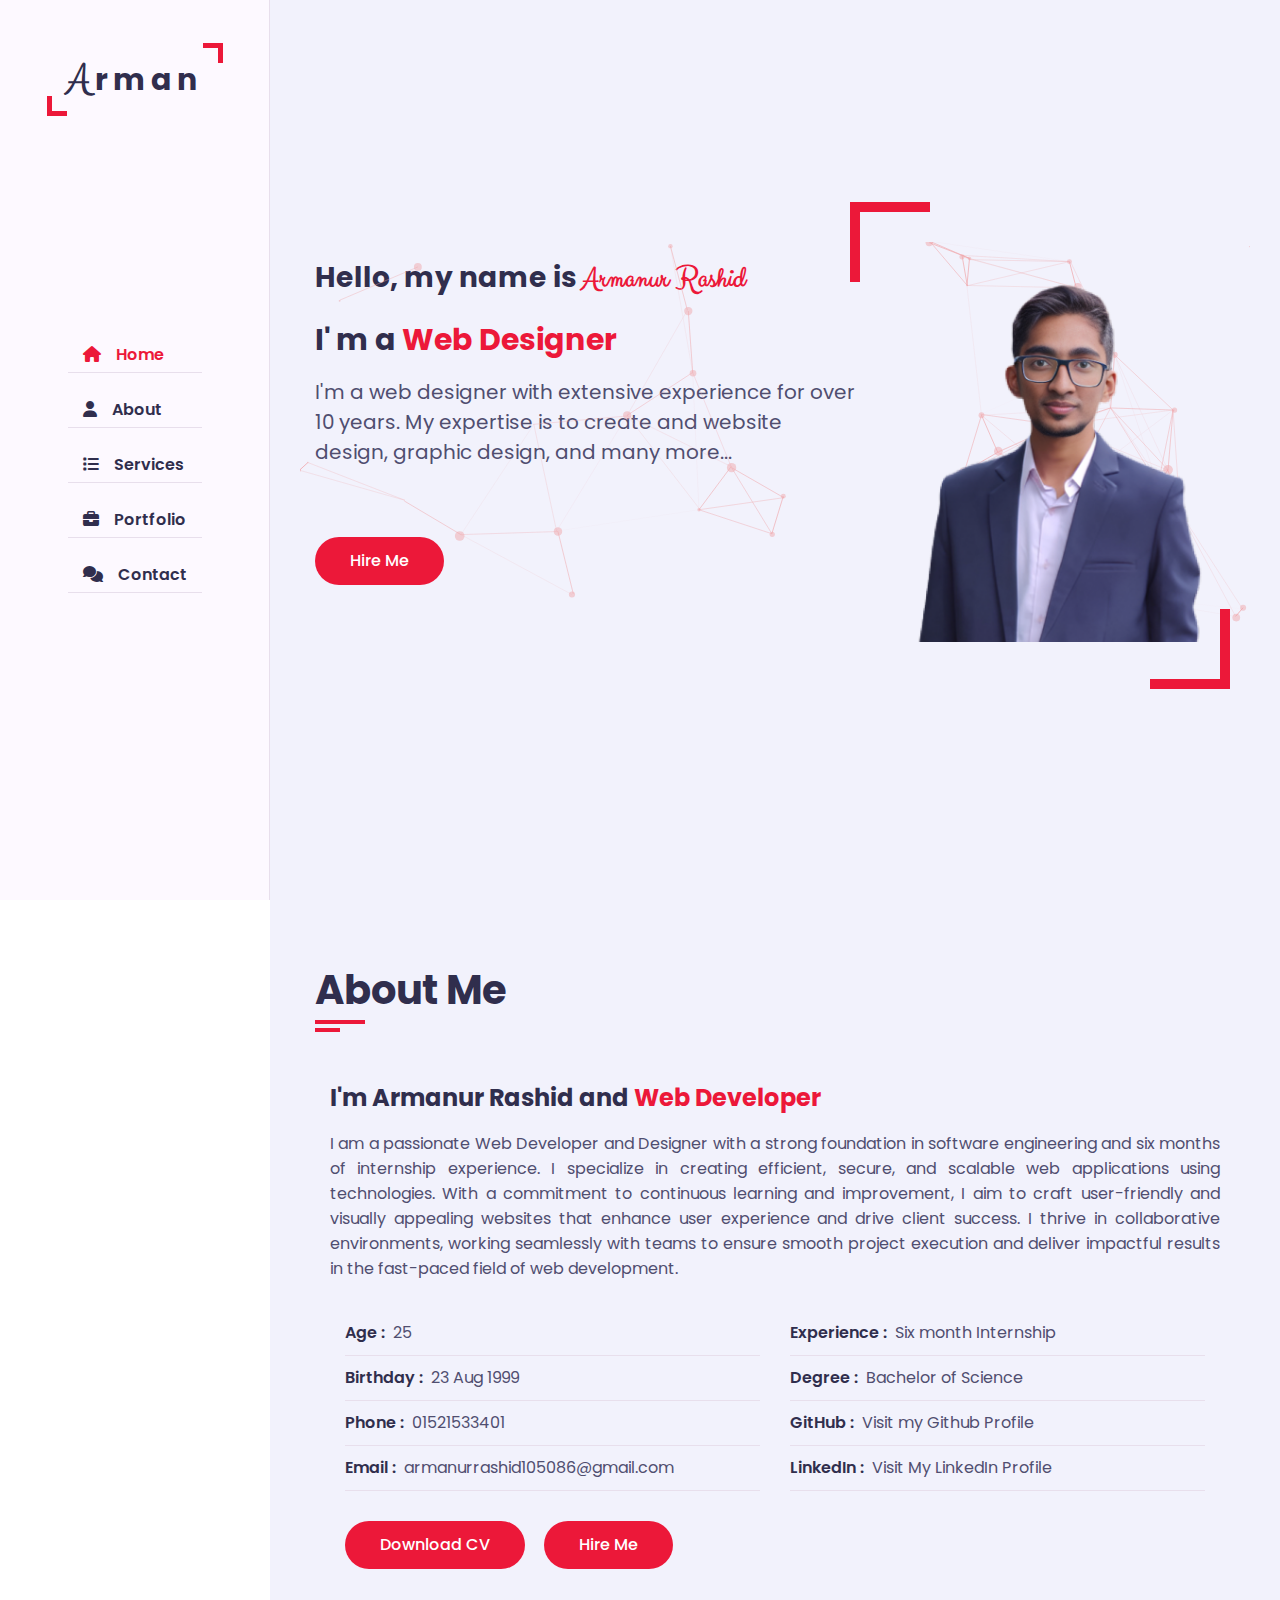
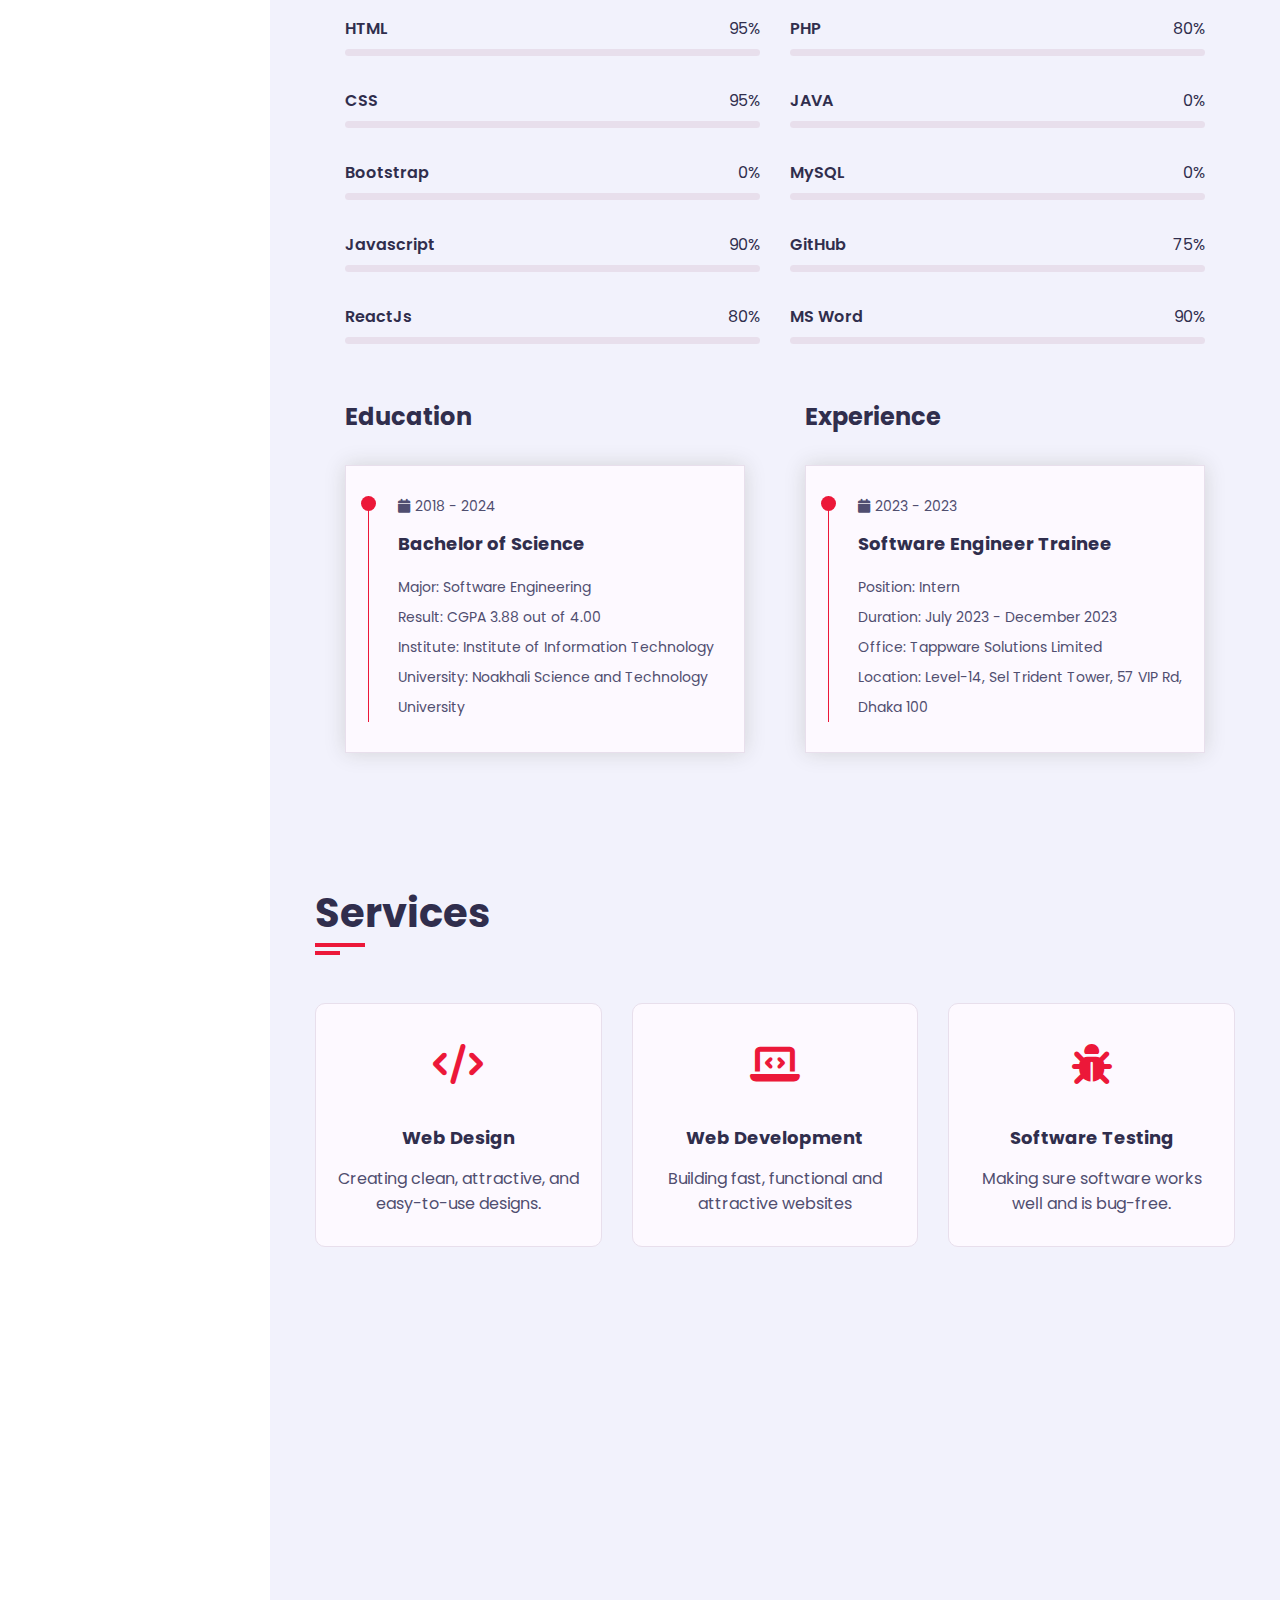
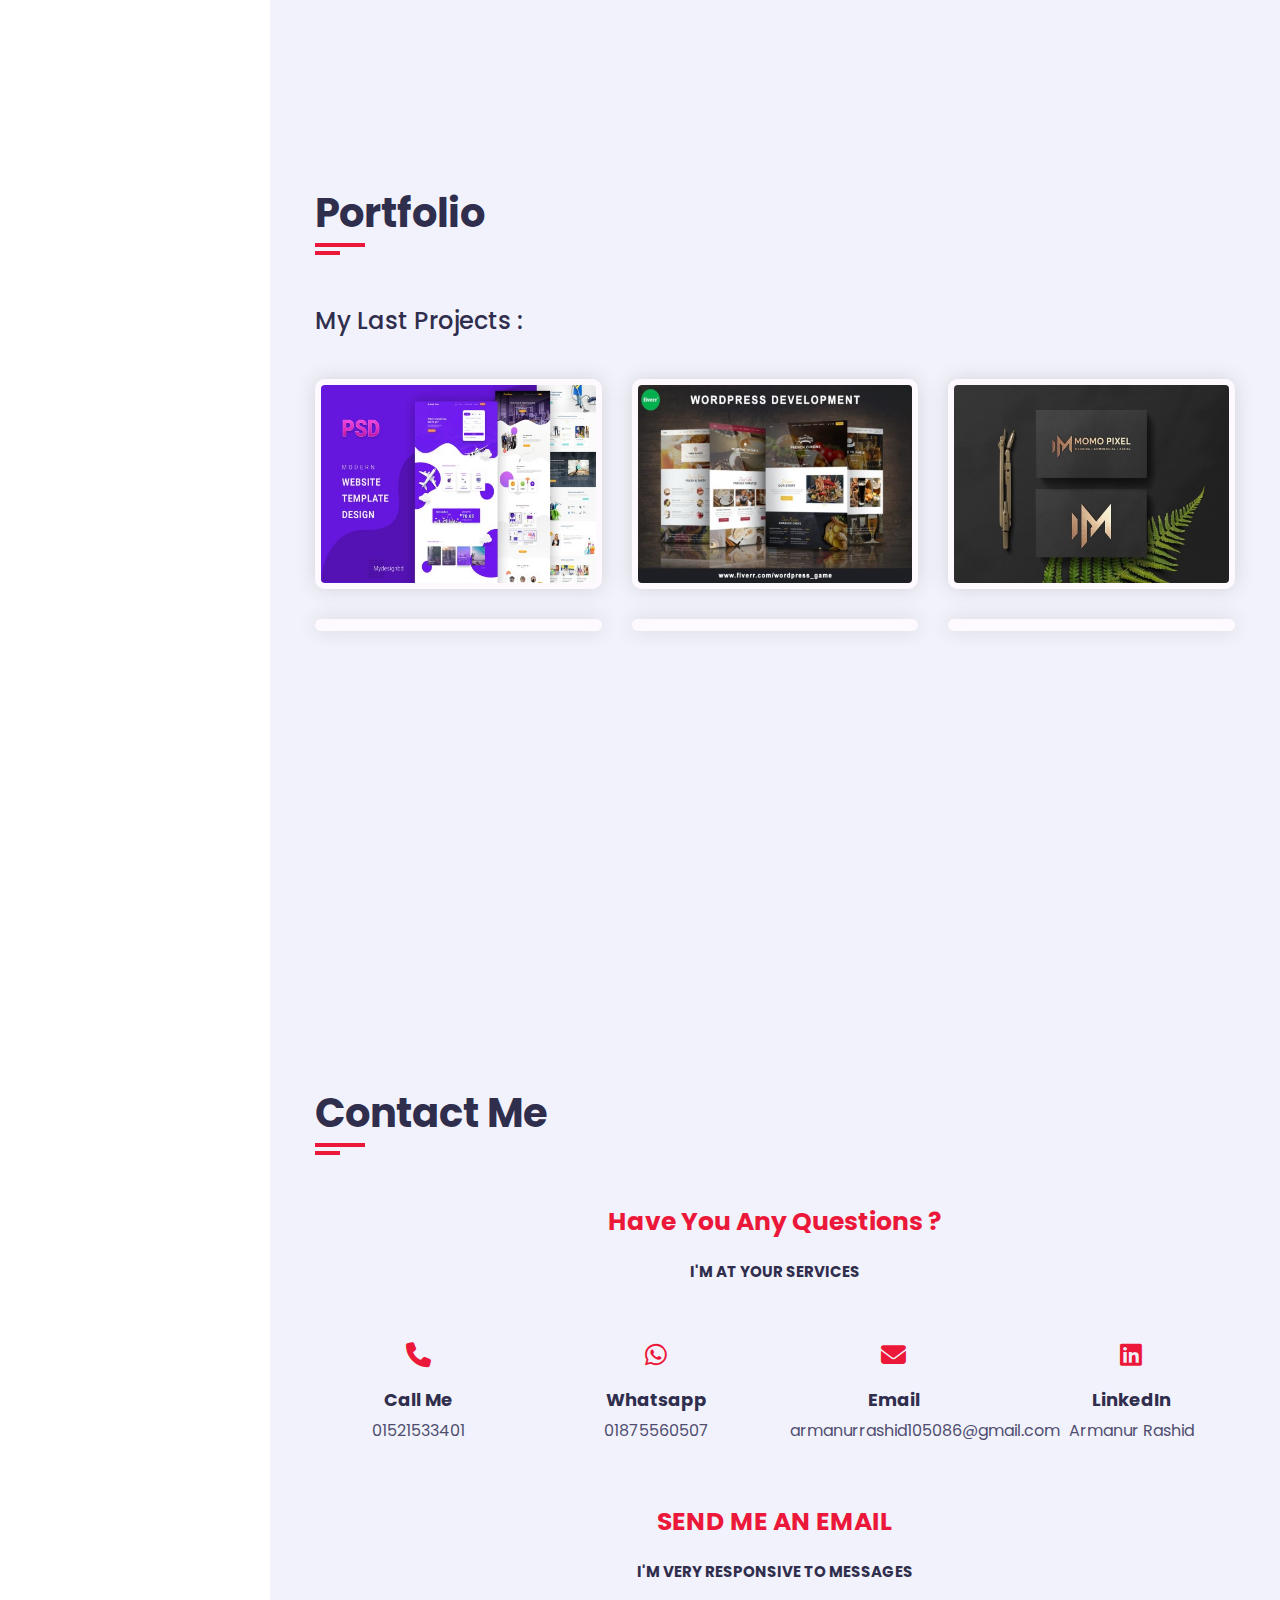
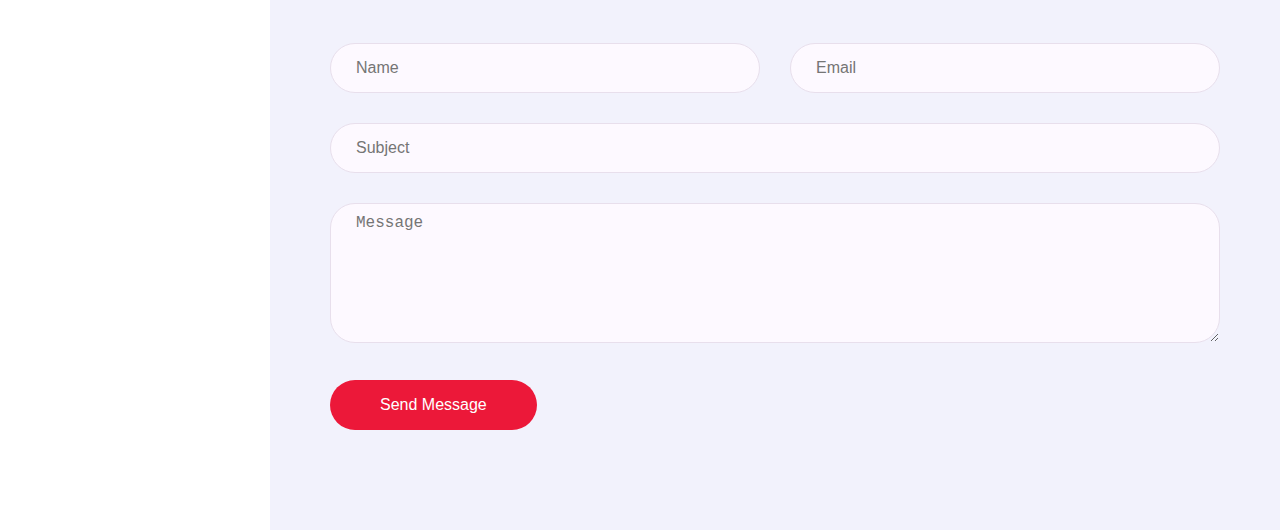
==== HTML/index.html @ 34d360d4 "Home Animation Particle" ====
<!DOCTYPE html>
<html lang="en">

<head>
    <meta charset="UTF-8">
    <meta name="viewport" content="width=device-width, initial-scale=1.0">
    <title>Armanur Rashid</title>
    <link rel="icon" type="image/png" href="../Images/myImage.png">
    <link rel="stylesheet" href="../Styles/style.css">
    <link rel="stylesheet" href="../Styles/color-1.css">
    <link rel="stylesheet" href="https://cdnjs.cloudflare.com/ajax/libs/font-awesome/6.7.1/css/all.min.css" />
</head>

<body>
    <div class="main-container">
        <div class="aside">
            <div class="logo">
                <a href="#"><span>A</span>rman</a>
            </div>
            <div class="nav-toggler">
                <span></span>
            </div>
            <ul class="nav">
                <li><a href="#" class="active"><i class="fa fa-home"></i>Home</a></li>
                <li><a href="#"><i class="fa fa-user"></i>About</a></li>
                <li><a href="#"><i class="fa fa-list"></i>Services</a></li>
                <li><a href="#"><i class="fa fa-briefcase"></i>Portfolio</a></li>
                <li><a href="#"><i class="fa fa-comments"></i>Contact</a></li>
            </ul>
        </div>
        <div class="main-content">
            <section class="home section">
                <div class="container">
                    <div class="row" id="particles-js">
                        <div class="home-info padd-15">
                            <h3 class="hello">Hello, my name is <span class="name">Armanur Rashid</span></h3>
                            <h3 class="my-profession">I' m a <span class="typing">Web Designer</span></h3>
                            <p>I'm a web designer with extensive experience for over 10 years. My expertise is to create and website design, graphic design, and many more...</p>
                            <a href="#contact" class="btn hire-me">Hire Me</a>
                        </div>
                        <div class="home-img padd-15">
                            <img src="../Images/myImage.png" alt="">
                        </div>
                    </div>
                </div>
            </section>
            <section class="about section">
                <div class="container">
                    <div class="row">
                        <div class="section-title padd-15">
                            <h2>About Me</h2>
                        </div>
                    </div>
                    <div class="row">
                        <div class="about-content padd-15">
                            <div class="row">
                                <div class="about-text padd-15">
                                    <h3>I'm Armanur Rashid and <span>Web Developer</span></h3>
                                    <p>I am a passionate Web Developer and Designer with a strong foundation in software engineering and six months of internship experience. I specialize in creating efficient, secure, and scalable web applications using
                                        technologies. With a commitment to continuous learning and improvement, I aim to craft user-friendly and visually appealing websites that enhance user experience and drive client success. I thrive in collaborative
                                        environments, working seamlessly with teams to ensure smooth project execution and deliver impactful results in the fast-paced field of web development.
                                    </p>
                                </div>
                            </div>
                            <div class="row">
                                <div class="personal-info padd-15">
                                    <div class="row">
                                        <div class="info-item padd-15">
                                            <p>Age : <span>25</span></p>
                                        </div>
                                        <div class="info-item padd-15">
                                            <p>Experience : <span>Six month Internship</span></p>
                                        </div>
                                        <div class="info-item padd-15">
                                            <p>Birthday : <span>23 Aug 1999</span></p>
                                        </div>
                                        <div class="info-item padd-15">
                                            <p>Degree : <span>Bachelor of Science</span></p>
                                        </div>
                                        <div class="info-item padd-15">
                                            <p>Phone : <span>01521533401</span></p>
                                        </div>
                                        <div class="info-item padd-15">
                                            <p>GitHub : <span><a href="https://github.com/armanurrashid" target="_blank" rel="noopener noreferrer">Visit my Github Profile</a></span></p>
                                        </div>
                                        <div class="info-item padd-15">
                                            <p>Email : <span>armanurrashid105086@gmail.com</span></p>
                                        </div>
                                        <div class="info-item padd-15">
                                            <p>LinkedIn : <span><a href="https://www.linkedin.com/in/armanur-rashid-6266631aa/" target="_blank" rel="noopener noreferrer">Visit My LinkedIn Profile</a></span></p>
                                        </div>
                                    </div>
                                    <div class="row">
                                        <div class="buttons padd-15">
                                            <a href="#" class="btn">Download CV</a>
                                            <a href="#contact" class="btn hire-me">Hire Me</a>
                                        </div>
                                    </div>
                                </div>
                            </div>
                            <div class="row">
                                <div class="skills padd-15">
                                    <!-- <h3 class="title padd-15">Skills</h3> -->
                                    <div class="row">
                                        <div class="skill-item padd-15">
                                            <h5>HTML</h5>
                                            <div class="progress">
                                                <div class="progress-in" data-target="95" style="width: 0;"></div>
                                                <!-- <div class="progress-in" style="width: 95%;"></div> -->
                                                <div class="skill-percent">95%
                                                </div>
                                            </div>
                                        </div>
                                        <div class="skill-item padd-15">
                                            <h5>PHP</h5>
                                            <div class="progress">
                                                <div class="progress-in" data-target="80" style="width: 0;"></div>
                                                <!-- <div class="progress-in" style="width: 80%;"></div> -->
                                                <div class="skill-percent">80%</div>
                                            </div>
                                        </div>
                                        <div class="skill-item padd-15">
                                            <h5>CSS</h5>
                                            <div class="progress">
                                                <div class="progress-in" data-target="95" style="width: 0;"></div>
                                                <!-- <div class="progress-in" style="width: 95%;"></div> -->
                                                <div class="skill-percent">95%</div>
                                            </div>
                                        </div>
                                        <div class="skill-item padd-15">
                                            <h5>JAVA</h5>
                                            <div class="progress">
                                                <div class="progress-in" data-target="75" style="width: 0;"></div>
                                                <div class="skill-percent">0%</div>
                                            </div>
                                        </div>
                                        <div class="skill-item padd-15">
                                            <h5>Bootstrap</h5>
                                            <div class="progress">
                                                <div class="progress-in" data-target="95" style="width: 0;"></div>
                                                <div class="skill-percent">0%</div>
                                            </div>
                                        </div>
                                        <div class="skill-item padd-15">
                                            <h5>MySQL</h5>
                                            <div class="progress">
                                                <div class="progress-in" data-target="75" style="width: 0;"></div>
                                                <div class="skill-percent">0%</div>
                                            </div>
                                        </div>
                                        <div class="skill-item padd-15">
                                            <h5>Javascript</h5>
                                            <div class="progress">
                                                <div class="progress-in" data-target="90" style="width: 0;"></div>
                                                <!-- <div class="progress-in" style="width: 90%;"></div> -->
                                                <div class="skill-percent">90%</div>
                                            </div>
                                        </div>
                                        <div class="skill-item padd-15">
                                            <h5>GitHub</h5>
                                            <div class="progress">
                                                <div class="progress-in" data-target="75" style="width: 0;"></div>
                                                <!-- <div class="progress-in" style="width: 75%;"></div> -->
                                                <div class="skill-percent">75%</div>
                                            </div>
                                        </div>
                                        <div class="skill-item padd-15">
                                            <h5>ReactJs</h5>
                                            <div class="progress">
                                                <div class="progress-in" data-target="80" style="width: 0;"></div>
                                                <!-- <div class="progress-in" style="width: 80%;"></div> -->
                                                <div class="skill-percent">80%</div>
                                            </div>
                                        </div>
                                        <div class="skill-item padd-15">
                                            <h5>MS Word</h5>
                                            <div class="progress">
                                                <div class="progress-in" data-target="90" style="width: 0;"></div>
                                                <!-- <div class="progress-in" style="width: 90%;"></div> -->
                                                <div class="skill-percent">90%</div>
                                            </div>
                                        </div>
                                    </div>
                                </div>
                            </div>
                            <div class="row">
                                <div class="education padd-15">
                                    <h3 class="title padd-15">Education</h3>
                                    <div class="row">
                                        <div class="timeline-box padd-15">
                                            <div class="timeline shadow-dark">
                                                <div class="timeline-item">
                                                    <div class="circle-dot"></div>
                                                    <h3 class="timeline-date">
                                                        <i class="fa fa-calendar"></i>2018 - 2024
                                                    </h3>
                                                    <h4 class="timeline-title">Bachelor of Science</h4>
                                                    <ul class="timeline-info">
                                                        <!-- <li> Passing Year: 2024</li> -->
                                                        <li> Major: Software Engineering</li>
                                                        <li>Result: CGPA 3.88 out of 4.00</li>
                                                        <li> Institute: Institute of Information Technology</li>
                                                        <li> University: Noakhali Science and Technology University</li>
                                                    </ul>
                                                </div>
                                            </div>
                                        </div>
                                    </div>
                                </div>
                                <div class="experience padd-15">
                                    <h3 class=" title padd-15">Experience
                                    </h3>
                                    <div class="row">
                                        <div class="timeline-box padd-15">
                                            <div class="timeline shadow-dark">
                                                <div class="timeline-item">
                                                    <div class="circle-dot"></div>
                                                    <h3 class="timeline-date">
                                                        <i class="fa fa-calendar"></i>2023 - 2023
                                                    </h3>
                                                    <h4 class="timeline-title">Software Engineer Trainee</h4>
                                                    <ul class="timeline-info">
                                                        <li> Position: Intern</li>
                                                        <li> Duration: July 2023 - December 2023</li>
                                                        <li> Office: Tappware Solutions Limited</li>
                                                        <li> Location: Level-14, Sel Trident Tower, 57 VIP Rd, Dhaka 100</li>
                                                        <!-- <li> University: Noakhali Science and Technology University</li> -->
                                                    </ul>
                                                </div>
                                            </div>
                                        </div>
                                    </div>
                                </div>
                            </div>
                        </div>
                    </div>
                </div>
            </section>
            <section class="service section">
                <div class="container">
                    <div class="row">
                        <div class="section-title padd-15">
                            <h2>Services</h2>
                        </div>
                    </div>
                    <div class="row">
                        <div class="service-item padd-15">
                            <div class=" service-item-inner ">
                                <div class="icon ">
                                    <i class="fa fa-code "></i>
                                </div>
                                <h4>Web Design</h4>
                                <p>Creating clean, attractive, and easy-to-use designs.</p>
                            </div>
                        </div>
                        <div class="service-item padd-15">
                            <div class="service-item-inner ">
                                <div class="icon ">
                                    <i class="fa fa-laptop-code "></i>
                                </div>
                                <h4>Web Development</h4>
                                <p>Building fast, functional and attractive websites</p>
                            </div>
                        </div>
                        <div class="service-item padd-15">
                            <div class="service-item-inner ">
                                <div class="icon ">
                                    <i class="fa fa-bug "></i>
                                </div>
                                <h4>Software Testing</h4>
                                <p>Making sure software works well and is bug-free.</p>
                            </div>
                        </div>

                    </div>
                </div>
            </section>
            <section class="portfolio section">
                <div class="container">
                    <div class="row">
                        <div class="section-title padd-15">
                            <h2>Portfolio</h2>
                        </div>
                    </div>
                    <div class="row">
                        <div class="portfolio-heading padd-15">
                            <h2>My Last Projects :</h2>
                        </div>
                    </div>
                    <div class="row">
                        <div class="portfolio-item padd-15">
                            <div class="portfolio-item-inner shadow-dark">
                                <div class="portfolio-img">
                                    <img src="../Images/portfolio/portfolio-1.jpg" alt="">
                                </div>
                            </div>
                        </div>
                        <div class="portfolio-item padd-15">
                            <div class="portfolio-item-inner shadow-dark">
                                <div class="portfolio-img">
                                    <img src="../Images/portfolio/portfolio-2.jpg" alt="">
                                </div>
                            </div>
                        </div>
                        <div class="portfolio-item padd-15">
                            <div class="portfolio-item-inner shadow-dark">
                                <div class="portfolio-img">
                                    <img src="../Images/portfolio/portfolio-3.jpg" alt="">
                                </div>
                            </div>
                        </div>
                        <div class="portfolio-item padd-15">
                            <div class="portfolio-item-inner shadow-dark">
                                <div class="portfolio-img">
                                    <img src="../Images/portfolio-4.png" alt="">
                                </div>
                            </div>
                        </div>
                        <div class="portfolio-item padd-15">
                            <div class="portfolio-item-inner shadow-dark">
                                <div class="portfolio-img">
                                    <img src="../Images/portfolio-5.png" alt="">
                                </div>
                            </div>
                        </div>
                        <div class="portfolio-item padd-15">
                            <div class="portfolio-item-inner shadow-dark">
                                <div class="portfolio-img">
                                    <img src="../Images/portfolio-6.jpg" alt="">
                                </div>
                            </div>
                        </div>
                    </div>
                </div>
            </section>
            <section class="contact section">
                <div class="container">
                    <div class="row">
                        <div class="section-title padd-15">
                            <h2>Contact Me</h2>
                        </div>
                    </div>
                    <h3 class="contact-title padd-15">Have You Any Questions ?</h3>
                    <h4 class="contact-sub-title padd-15">I'M AT YOUR SERVICES</h4>
                    <div class="row">
                        <div class="contact-info-item padd-15">
                            <div class="icon">
                                <i class="fa fa-phone"></i>
                            </div>
                            <h4>Call Me</h4>
                            <p>01521533401</p>
                        </div>
                        <div class="contact-info-item padd-15">
                            <div class="icon">
                                <i class="fa fa-brands fa-whatsapp"></i>
                            </div>
                            <h4>Whatsapp</h4>
                            <p>01875560507</p>
                        </div>
                        <div class="contact-info-item padd-15">
                            <div class="icon">
                                <i class="fa fa-envelope"></i>
                            </div>
                            <h4>Email</h4>
                            <p>armanurrashid105086@gmail.com</p>
                        </div>
                        <div class="contact-info-item padd-15">
                            <div class="icon">
                                <i class="fa fa-brands fa-linkedin"></i>
                            </div>
                            <h4>LinkedIn</h4>
                            <a href="https://www.linkedin.com/in/armanur-rashid-6266631aa/" target="_blank" rel="noopener noreferrer">
                                <p>Armanur Rashid</p>
                            </a>
                        </div>
                    </div>

                    <h3 class="contact-title padd-15">SEND ME AN EMAIL</h3>
                    <h4 class="contact-sub-title padd-15">I'M VERY RESPONSIVE TO MESSAGES</h4>
                    <div class="row">
                        <div class="contact-form padd-15">
                            <div class="row">
                                <div class="form-item col-6 padd-15">
                                    <div class="form-group">
                                        <input type="text" class="form-control" placeholder="Name">
                                    </div>
                                </div>
                                <div class="form-item col-6 padd-15">
                                    <div class="form-group">
                                        <input type="email" class="form-control" placeholder="Email">
                                    </div>
                                </div>
                            </div>
                            <div class="row">
                                <div class="form-item col-12 padd-15">
                                    <div class="form-group">
                                        <input type="text" class="form-control" placeholder="Subject">
                                    </div>
                                </div>
                            </div>
                            <div class="row">
                                <div class="form-item col-12 padd-15">
                                    <div class="form-group">
                                        <textarea name="" class="form-control" id="" placeholder="Message"></textarea>
                                    </div>
                                </div>
                            </div>
                            <div class="row">
                                <div class="form-item col-12 padd-15">
                                    <button type="submit" class="btn">Send Message</button>
                                </div>
                            </div>
                        </div>
                    </div>
                </div>
            </section>
        </div>
    </div>
    <script src="https://cdnjs.cloudflare.com/ajax/libs/typed.js/2.1.0/typed.umd.js " integrity="sha512-+2pW8xXU/rNr7VS+H62aqapfRpqFwnSQh9ap6THjsm41AxgA0MhFRtfrABS+Lx2KHJn82UOrnBKhjZOXpom2LQ==" crossorigin=" anonymous " referrerpolicy="no-referrer "></script>
    <script src="../JS/script.js "></script>
    <script src="../JS/particles.js "></script>
    <script src="../JS/app.js "></script>
</body>

</html>
---- Styles/style.css ----
@import url('https://fonts.googleapis.com/css2?family=Clicker+Script&family=Poppins:wght@200;300;400;500;600&display=swap');

/* @import url('https://fonts.googleapis.com/css2?family=Clicker+Script&family=Poppins:ital,wght@0,100;0,200;0,300;0,400;0,500;0,600;0,700;0,800;0,900;1,100;1,200;1,300;1,400;1,500;1,600;1,700;1,800;1,900&display=swap'); */

 :root {
    --bg-black-900: #f2f2fc;
    --bg-black-100: #fdf9ff;
    --bg-black-50: #e8dfec;
    --text-black-900: #302e4d;
    --text-black-700: #504e70;
}

 ::-webkit-scrollbar {
    width: 10px;
    height: 10px;
}

 ::-webkit-scrollbar-track {
    background: #ffffff;
    border-radius: 10px;
}

 ::-webkit-scrollbar-thumb {
    background: var(--skin-color);
    border-radius: 10px;
    border: 2px solid #f4f4f4;
}

 ::-webkit-scrollbar-thumb:hover {
    background: #555;
}

body {
    line-height: 1.5;
    font-size: 16px;
    font-family: 'Poppins', sans-serif;
}

* {
    margin: 0;
    padding: 0;
    outline: none;
    text-decoration: none;
    box-sizing: border-box;
}

 ::before,
 ::after {
    box-sizing: border-box;
}

ul {
    list-style: none;
}

.section {
    background: var(--bg-black-900);
    min-height: 100vh;
    display: block;
    padding: 0 30px;
    opacity: 1;
}


/* .hidden {
    display: none !important;
} */

.main-content {
    padding-left: 270px;
}

.padd-15 {
    padding-left: 15px;
    padding-right: 15px;
}

.section .container {
    padding-top: 60px;
    padding-bottom: 70px;
}

.section-title {
    flex: 0 0 100%;
    max-width: 100%;
    margin-bottom: 60px;
}

.section-title h2 {
    font-size: 40px;
    color: var(--text-black-900);
    position: relative;
    font-weight: 700;
}

.section-title h2::before {
    content: " ";
    height: 4px;
    width: 50px;
    background-color: var(--skin-color);
    position: absolute;
    top: 100%;
    left: 0;
}

.section-title h2::after {
    content: " ";
    height: 4px;
    width: 25px;
    background-color: var(--skin-color);
    position: absolute;
    top: 100%;
    left: 0;
    margin-top: 8px;
}

.container {
    max-width: 1100px;
    width: 100%;
    margin: auto;
}

#particles-js {
    height: 100%;
    z-index: 2;
    position: relative;
}

canvas.particles-js-canvas-el {
    position: absolute;
    top: 0;
    left: 0;
    z-index: 0;
    width: 100%;
    height: 100%;
}

.btn {
    font-size: 16px;
    font-weight: 500;
    padding: 12px 35px;
    color: white;
    border-radius: 40px;
    display: inline-block;
    white-space: nowrap;
    background: var(--skin-color);
    transition: all 0.3s ease;
    border: none;
}

.btn:hover {
    transform: scale(1.05);
}

.hire-me {
    position: relative;
    z-index: 2;
}

.row {
    display: flex;
    flex-wrap: wrap;
    /* margin-left: -15px; */
    /* margin-right: -15px; */
    position: relative;
}

.aside {
    width: 270px;
    background: var(--bg-black-100);
    position: fixed;
    left: 0;
    top: 0;
    padding: 30px;
    height: 100%;
    border-right: 1px solid var(--bg-black-50);
    display: flex;
    z-index: 10;
    justify-content: center;
    align-items: center;
}

.aside .logo {
    position: absolute;
    top: 50px;
    font-size: 30px;
    /* text-transform: capitalize; */
}

.aside .logo a {
    color: var(--text-black-900);
    font-weight: 700;
    padding: 15px 20px;
    font-size: 30px;
    letter-spacing: 5px;
    position: relative;
}

.aside .logo a span {
    font-family: 'Clicker Script', cursive;
    font-size: 40px;
}

.aside .logo a::before {
    content: '';
    position: absolute;
    width: 20px;
    height: 20px;
    border-bottom: 5px solid var(--skin-color);
    border-left: 5px solid var(--skin-color);
    bottom: 0;
    left: 0;
}

.aside .logo a::after {
    content: '';
    position: absolute;
    width: 20px;
    height: 20px;
    border-top: 5px solid var(--skin-color);
    border-right: 5px solid var(--skin-color);
    top: 0;
    right: 0;
}

.aside .nav-toggler {
    height: 40px;
    width: 45px;
    border: 1px solid var(--bg-black-50);
    cursor: pointer;
    position: fixed;
    left: 300px;
    top: 20px;
    border-radius: 5px;
    background: var(--bg-black-100);
    display: none;
    align-items: center;
    justify-content: center;
}

.aside .nav-toggler span {
    height: 2px;
    width: 18px;
    background: var(--skin-color);
    display: inline-block;
    position: relative;
}

.aside .nav-toggler span::before {
    content: ' ';
    height: 2px;
    width: 18px;
    background: var(--skin-color);
    position: absolute;
    top: -6px;
    left: 0;
}

.aside .nav-toggler span::after {
    content: ' ';
    height: 2px;
    width: 18px;
    background: var(--skin-color);
    position: absolute;
    top: 6px;
    left: 0;
}

.aside .nav {
    margin-top: 50px;
}

.aside .nav li {
    margin-bottom: 20px;
    display: block;
}

.aside .nav li a {
    font-size: 16px;
    font-weight: 600;
    display: block;
    border-bottom: 1px solid var(--bg-black-50);
    color: var(--text-black-900);
    padding: 5px 15px;
}

.aside .nav li a.active {
    color: var(--skin-color);
}

.aside .nav li a i {
    margin-right: 15px;
}

.home {
    min-height: 100vh;
    display: flex;
    color: var(--text-black-900);
}

h3.hello {
    font-size: 28px;
    margin: 15px 0;
}

h3.hello span {
    font-family: 'Clicker Script', cursive;
    font-size: 30px;
    font-weight: 700;
    color: var(--skin-color);
}

h3.my-profession {
    font-size: 30px;
    margin: 15px 0;
}

.home .home-info {
    flex: 0 0 60%;
    max-width: 60%;
}

.home-info p {
    margin-bottom: 70px;
    font-size: 20px;
    color: var(--text-black-700)
}

.home .home-img {
    flex: 0 0 40%;
    max-width: 40%;
    text-align: center;
    position: relative;
    z-index: 2;
}

.home-img::before {
    content: " ";
    position: absolute;
    height: 80px;
    width: 80px;
    border-top: 10px solid var(--skin-color);
    border-left: 10px solid var(--skin-color);
    left: -20px;
    top: -40px;
}

.home-img::after {
    content: " ";
    position: absolute;
    height: 80px;
    width: 80px;
    border-bottom: 10px solid var(--skin-color);
    border-right: 10px solid var(--skin-color);
    right: 20px;
    bottom: -40px;
}

.home .home-img img {
    height: 400px;
    margin: auto;
    border-radius: 5px;
}

.typing {
    color: var(--skin-color);
}

.about .about-content {
    flex: 0 0 100%;
    max-width: 100%;
}

.about .about-content .about-text {
    flex: 0 0 100%;
    max-width: 100%;
}

.about .about-content .about-text h3 {
    font-size: 24px;
    margin-bottom: 15px;
    font-weight: 700;
    color: var(--text-black-900);
}

.about .about-content .about-text h3 span {
    color: var(--skin-color);
}

.about .about-content .about-text p {
    font-size: 16px;
    line-height: 25px;
    color: var(--text-black-700);
    text-align: justify;
}

.about .about-content .personal-info {
    flex: 0 0 100%;
    max-width: 100%;
    margin-top: 30px;
}

.about .about-content .personal-info .info-item {
    flex: 0 0 50%;
    max-width: 50%;
}

.about .about-content .personal-info .info-item p {
    font-weight: 600;
    padding: 10px 0;
    font-size: 16px;
    color: var(--text-black-900);
    border-bottom: 1px solid var(--bg-black-50);
}

.about .about-content .personal-info .info-item p span {
    font-weight: 400;
    color: var(--text-black-700);
    margin-left: 4px;
    display: inline-block;
}

.about .about-content .personal-info .info-item p span a {
    color: var(--text-black-700);
}

.about .about-content .personal-info .info-item p span a:hover {
    color: blue;
}

.about .about-content .personal-info .buttons {
    margin-top: 20px;
}

.about .about-content .personal-info .buttons .btn {
    margin-right: 15px;
    margin-top: 10px;
}

.about .about-content .skills {
    flex: 0 0 100%;
    max-width: 100%;
    margin-top: 40px;
}

.about .about-content .skills .skill-item {
    flex: 0 0 50%;
    max-width: 50%;
    margin-bottom: 25px;
}

.about .about-content .skills .skill-item h5 {
    line-height: 40px;
    font-weight: 600;
    font-size: 16px;
    color: var(--text-black-900);
    text-transform: capitalize;
}

.about .about-content .skills .skill-item .progress {
    background-color: var(--bg-black-50);
    height: 7px;
    border-radius: 4px;
    width: 100%;
    position: relative;
}

.about .about-content .skills .skill-item .progress .progress-in {
    position: absolute;
    left: 0;
    top: 0;
    height: 100%;
    border-radius: 4px;
    background-color: var(--skin-color);
}

.about .about-content .skills .skill-item .skill-percent {
    position: absolute;
    right: 0;
    color: var(--text-black-900);
    top: -40px;
    font-weight: 400;
    line-height: 40px;
}

.shadow-dark {
    box-shadow: 0 0 20px rgba(48, 46, 7, 0.15);
}

.about .about-content .education,
.about .about-content .experience {
    flex: 0 0 50%;
    max-width: 50%;
    margin-top: 30px;
}

.about .about-content h3.title {
    font-size: 24px;
    margin-bottom: 30px;
    font-weight: 700;
    color: var(--text-black-900);
}

.about .about-content .timeline-box {
    flex: 0 0 100%;
    max-width: 100%;
}

.about .about-content .timeline {
    background-color: var(--bg-black-100);
    padding: 30px 15px;
    border: 1px solid var(--bg-black-50);
    width: 100%;
    position: relative;
}

.about .about-content .timeline .timeline-item {
    position: relative;
    padding-left: 37px;
    padding-bottom: 50px;
}

.about .about-content .timeline .timeline-item:last-child {
    padding-bottom: 0;
}

.about .about-content .timeline .timeline-item::before {
    content: " ";
    width: 1px;
    position: absolute;
    height: 100%;
    left: 7px;
    top: 0;
    background-color: var(--skin-color);
}

.about .about-content .timeline .circle-dot {
    position: absolute;
    left: 0;
    top: 0;
    height: 15px;
    width: 15px;
    border-radius: 50%;
    background-color: var(--skin-color);
}

.about .about-content .timeline .timeline-date {
    font-weight: 400;
    font-size: 14px;
    margin-bottom: 13px;
    color: var(--text-black-700);
}

.about .about-content .timeline .fa {
    margin-right: 5px;
}

.about .about-content .timeline .timeline-title {
    font-weight: 700;
    font-size: 18px;
    margin-bottom: 15px;
    /* text-transform: capitalize; */
    color: var(--text-black-900);
}

.about .about-content .timeline .timeline-text {
    line-height: 25px;
    font-size: 16px;
    text-align: justify;
    color: var(--text-black-700);
}

.about .about-content .timeline .timeline-info {
    line-height: 30px;
    font-size: 14px;
    color: var(--text-black-700);
}

.service .container {
    padding-bottom: 40px;
}

.service .service-item {
    margin-bottom: 30px;
    flex: 0 0 33.33%;
    max-width: 33.33%;
}

.service .service-item .service-item-inner {
    background-color: var(--bg-black-100);
    border: 1px solid var(--bg-black-50);
    border-radius: 10px;
    padding: 30px 15px;
    text-align: center;
    transition: all 0.3s ease;
}

.service .service-item .service-item-inner:hover {
    box-shadow: 0 0 20px rgba(48, 46, 77, 0.15);
}

.service .service-item .service-item-inner .icon {
    height: 60px;
    width: 60px;
    border-radius: 50%;
    display: block;
    margin: 0 auto 30px;
    text-align: center;
    transition: all 0.3s ease;
}

.service .service-item .service-item-inner .icon .fa {
    font-size: 40px;
    line-height: 60px;
    color: var(--skin-color);
    transition: all 0.3s ease;
}

.service .service-item .service-item-inner:hover .icon {
    background: var(--skin-color);
}

.service .service-item .service-item-inner:hover .icon .fa {
    font-size: 25px;
    color: #ffffff;
}

.service .service-item .service-item-inner h4 {
    font-size: 18px;
    margin-bottom: 15px;
    color: var(--text-black-900);
    font-weight: 700;
    text-transform: capitalize;
}

.service .service-item .service-item-inner p {
    font-size: 16px;
    color: var(--text-black-700);
    line-height: 25px;
}

.portfolio .container {
    padding-bottom: 40px;
}

.portfolio .portfolio-heading {
    flex: 0 0 100%;
    max-width: 100%;
    margin-bottom: 40px;
}

.portfolio .portfolio-heading h2 {
    color: var(--text-black-900);
    font-weight: 500;
}

.portfolio .portfolio-item {
    flex: 0 0 33.33%;
    max-width: 33.33%;
    margin-bottom: 30px;
}

.portfolio .portfolio-item-inner {
    border: 6px solid var(--bg-black-100);
    border-radius: 10px;
    overflow: hidden;
    cursor: pointer;
}

.portfolio .portfolio-item-inner img {
    width: 100%;
    display: block;
}

.contact-title {
    color: var(--skin-color);
    text-align: center;
    font-size: 25px;
    margin-bottom: 20px;
}

.contact-sub-title {
    color: var(--text-black-900);
    text-align: center;
    font-size: 15px;
    margin-bottom: 60px;
}

.contact .contact-info-item {
    flex: 0 0 25%;
    max-width: 25%;
    text-align: center;
    margin-bottom: 60px;
}

.contact .contact-info-item .icon {
    display: inline-block;
}

.contact .contact-info-item .icon .fa {
    font-size: 25px;
    color: var(--skin-color);
}

.contact .contact-info-item h4 {
    font-size: 18px;
    font-weight: 700;
    color: var(--text-black-900);
    text-transform: capitalize;
    margin: 15px 0 5px;
}

.contact .contact-info-item p {
    font-size: 16px;
    line-height: 25px;
    color: var(--text-black-700);
    font-weight: 400;
}

.contact .contact-form {
    flex: 0 0 100%;
    max-width: 100%;
}

.contact .contact-form .col-6 {
    flex: 0 0 50%;
    max-width: 50%;
}

.contact .contact-form .col-12 {
    flex: 0 0 100%;
    max-width: 100%;
}

.contact .contact-form .form-item {
    margin-bottom: 30px;
}

.contact .contact-form .form-item .form-control {
    width: 100%;
    height: 50px;
    border-radius: 25px;
    background: var(--bg-black-100);
    border: 1px solid var(--bg-black-50);
    padding: 10px 25px;
    font-size: 16px;
    color: var(--text-black-700);
    transition: all 0.3s ease;
}

.contact .contact-form .form-item .form-control:focus {
    box-shadow: 0 0 20px rgba(48, 46, 77, 0.15);
}

.contact .contact-form .form-item textarea.form-control {
    height: 140px;
}

.contact .contact-form .btn {
    height: 50px;
    padding: 0 50px;
}

@media (max-width:1199px) {
    .aside {
        left: -270px;
    }
    .main-content {
        padding-left: 0;
    }
    .about .about-content .personal-info .info-item p span {
        /* display: block; */
        margin-left: 0;
    }
}

@media (max-width:991px) {
    .contact .contact-info-item,
    .portfolio .portfolio-item,
    .service .service-item {
        flex: 0 0 50%;
        max-width: 50%;
    }
    .about .about-content .education,
    .about .about-content .experience,
    .home .home-info {
        flex: 0 0 100%;
        max-width: 100%;
    }
    .home .home-img {
        display: none;
    }
}

@media (max-width:767px) {
    .contact .contact-form .col-6,
    .portfolio .portfolio-item,
    .service .service-item,
    .about .about-content .education,
    .about .about-content .experience,
    .about .about-content .skills,
    .about .about-content .personal-info,
    .about .about-content .personal-info .info-item {
        flex: 0 0 100%;
        max-width: 100%;
    }
}
---- Styles/color-1.css ----
:root {
    --skin-color: #ec1839;
}
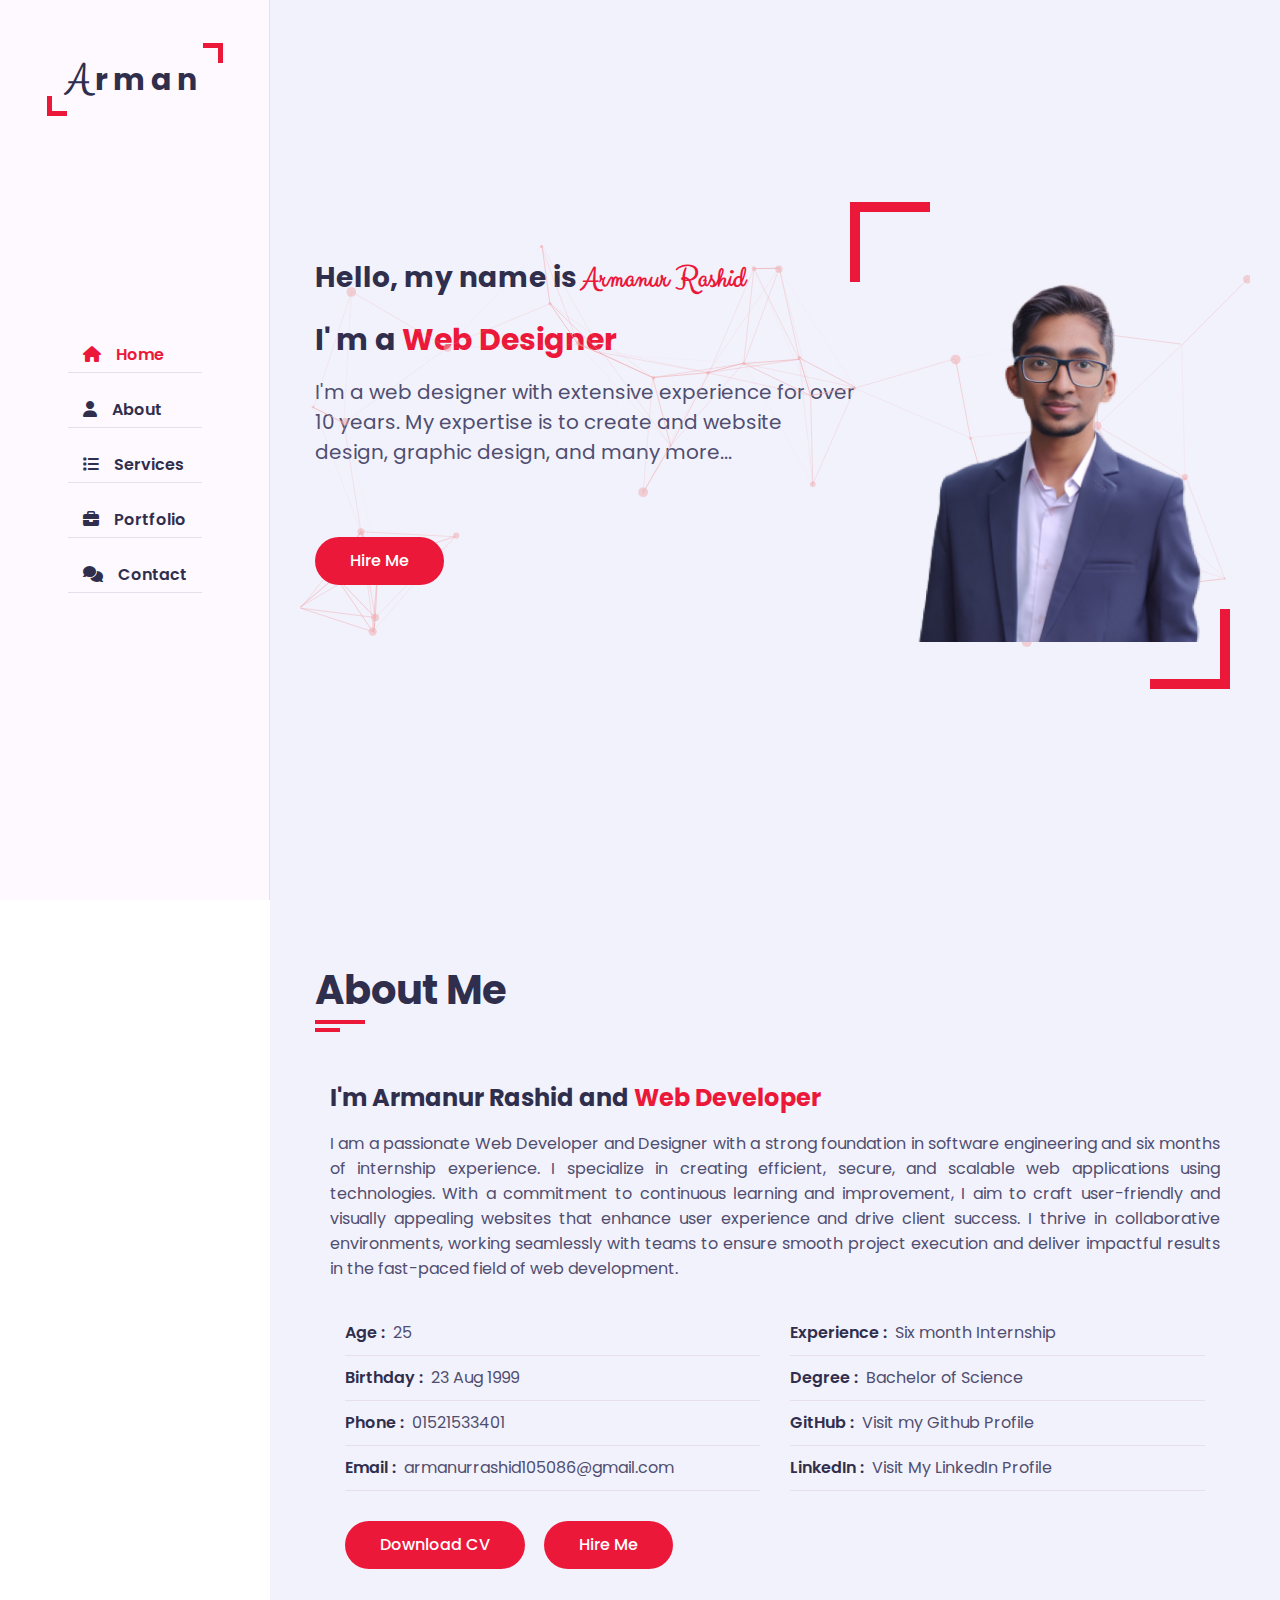
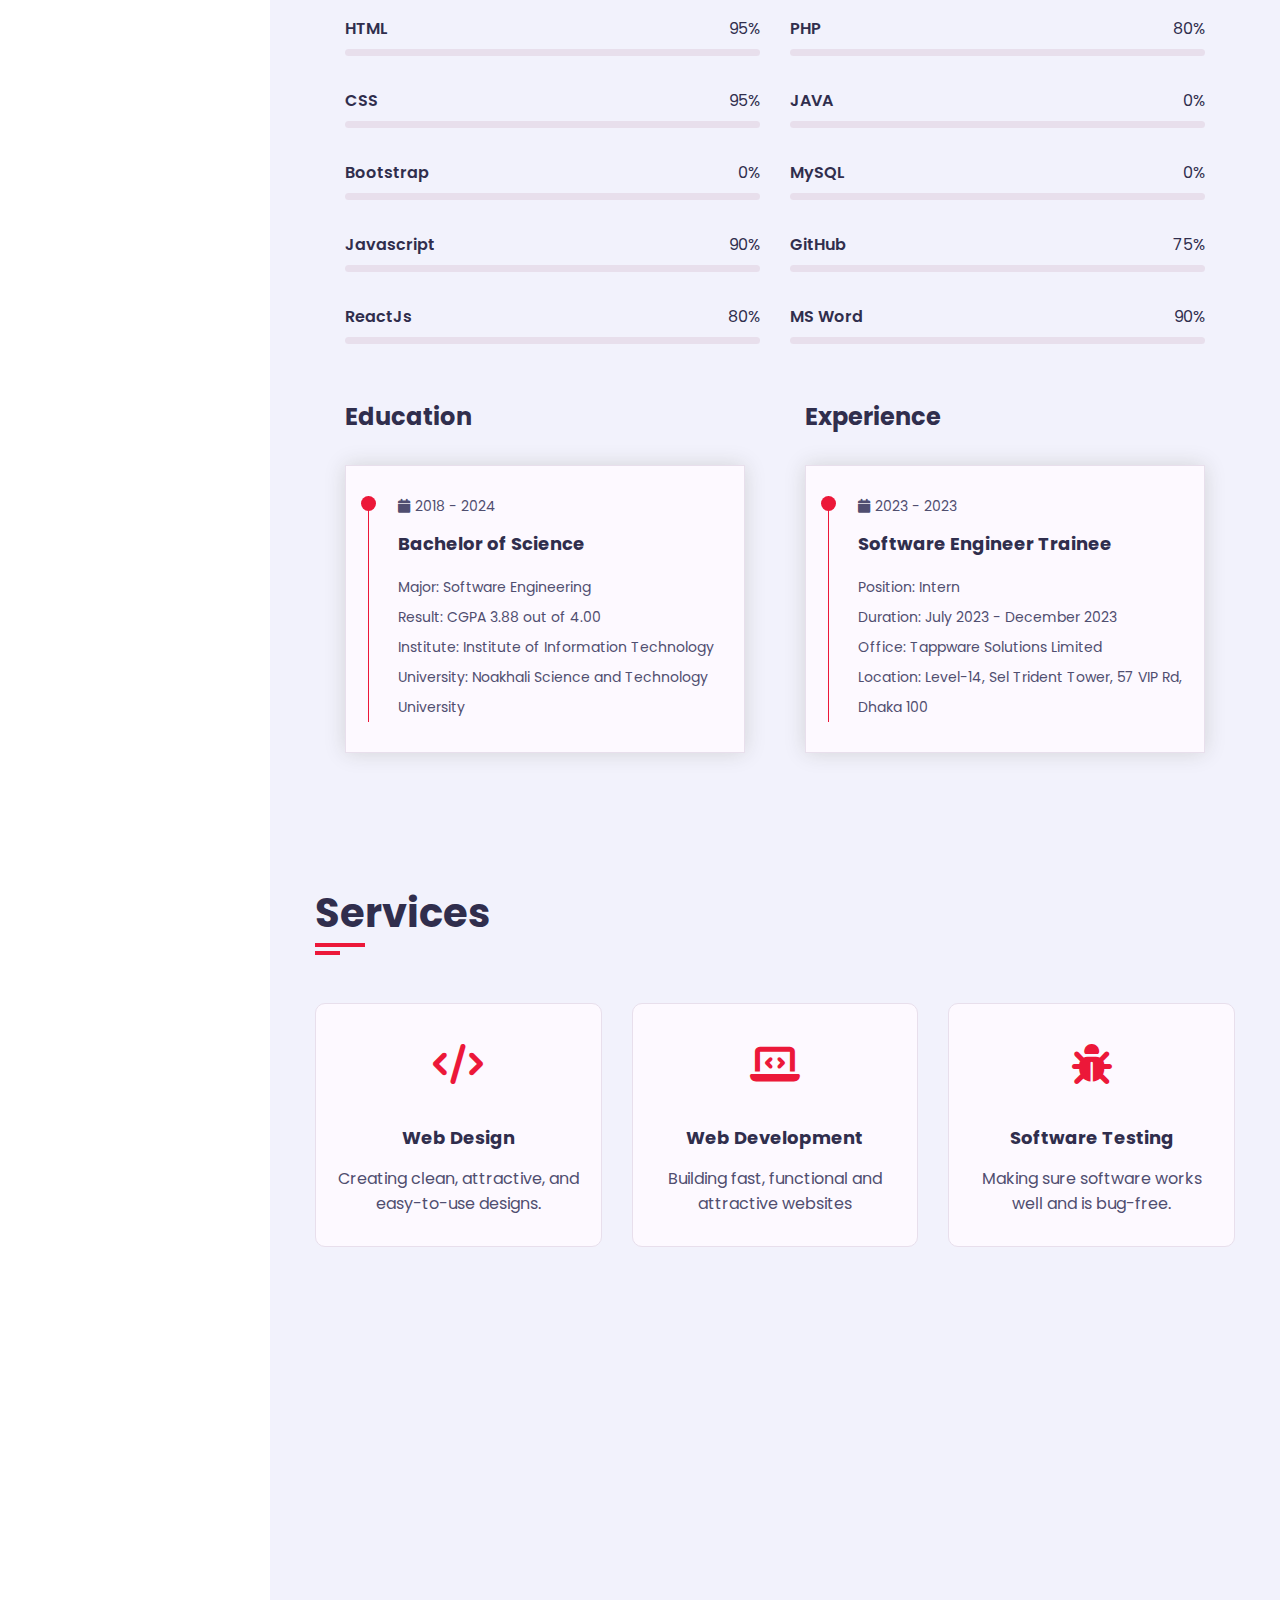
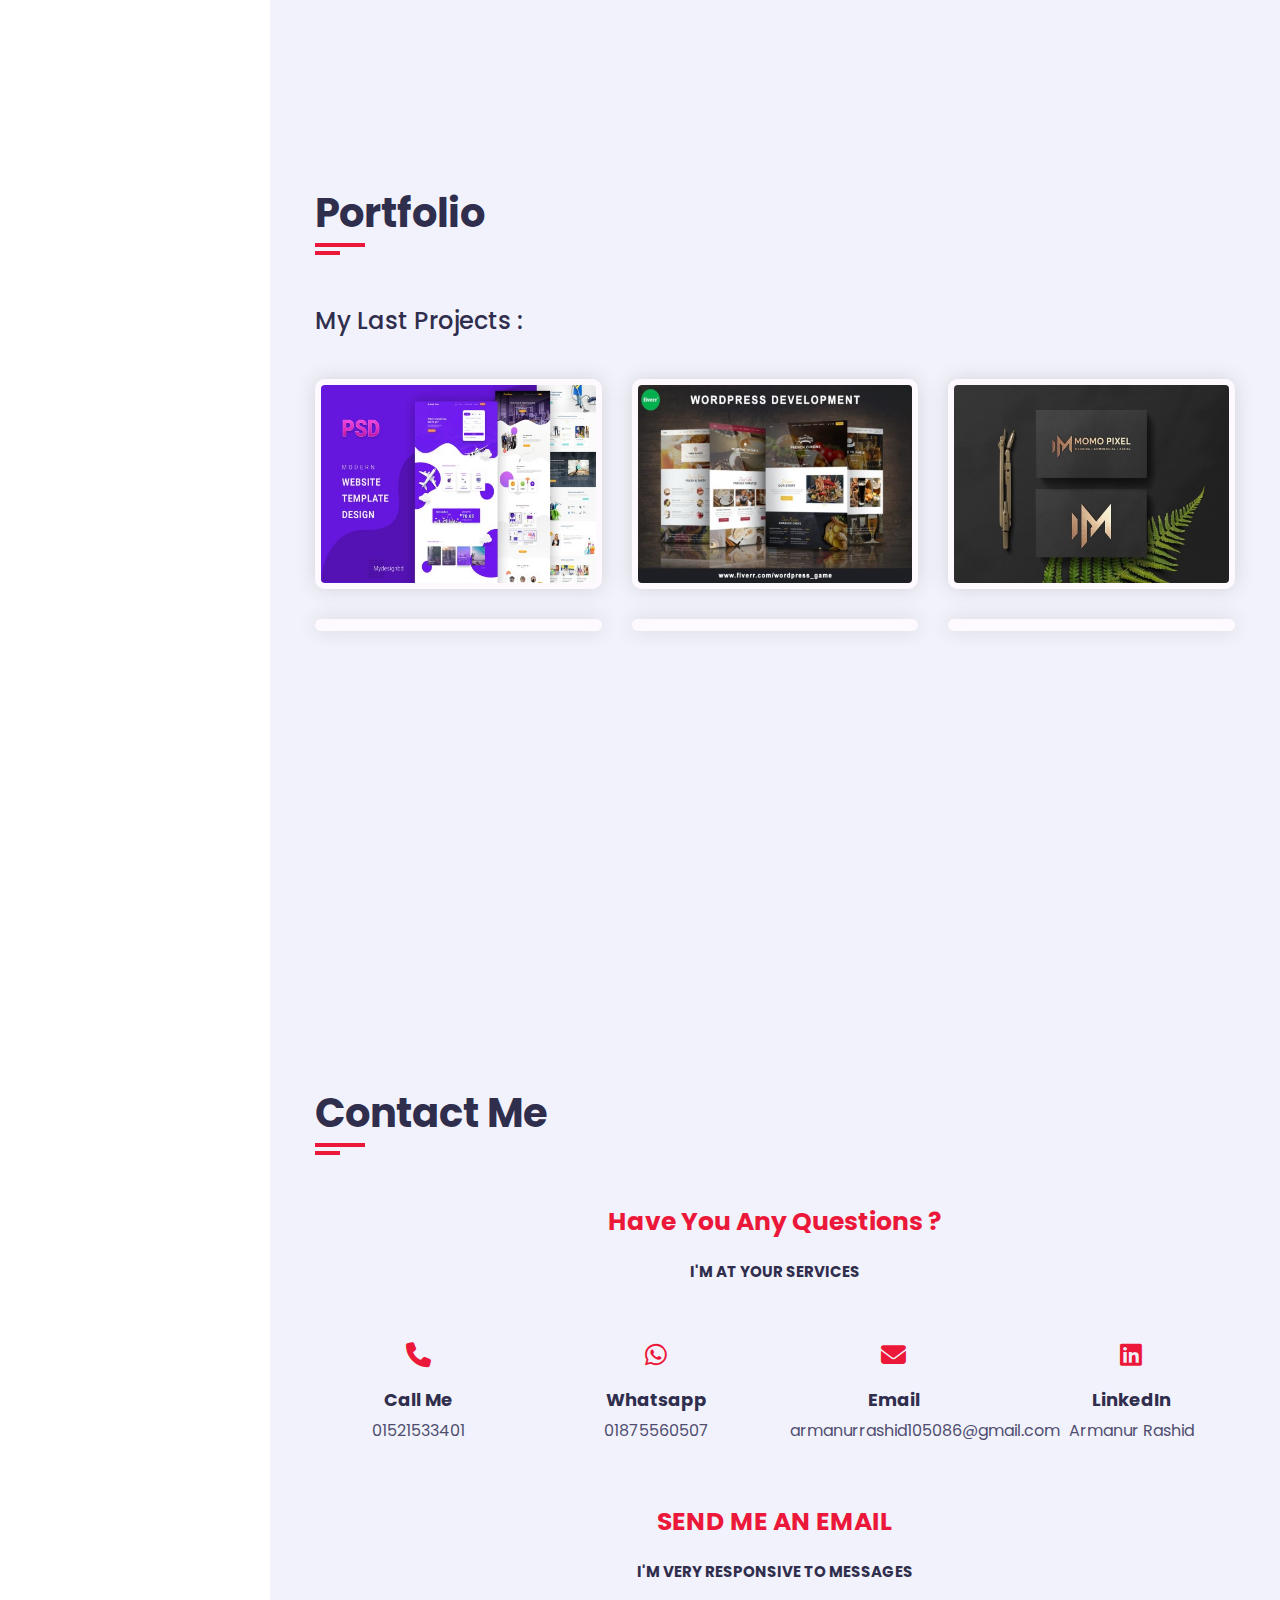
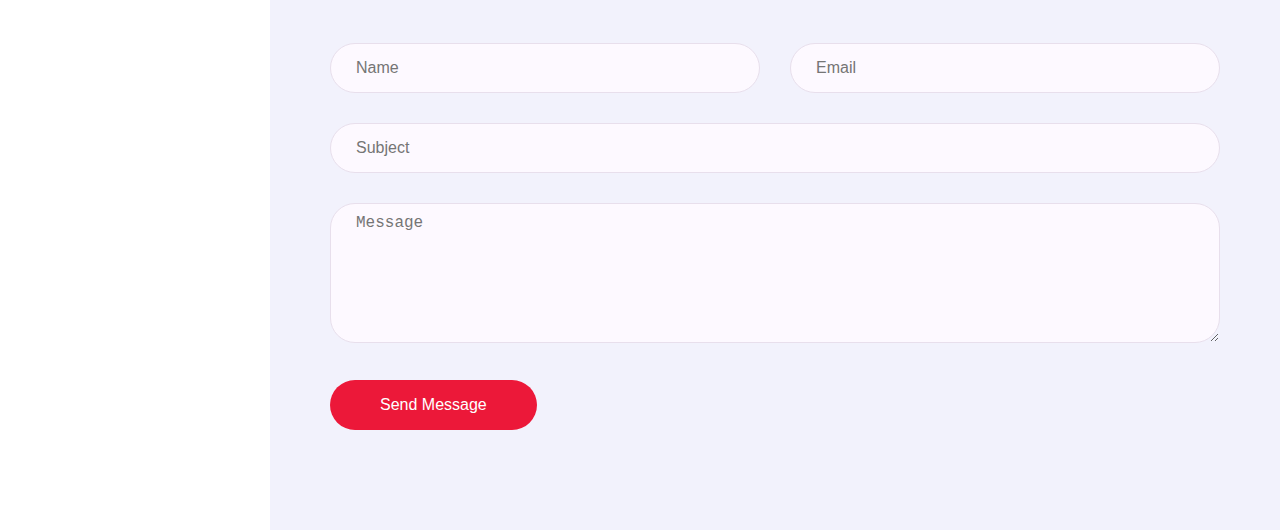
==== commit 104d7205: "Download CV" ====
--- a/HTML/index.html
+++ b/HTML/index.html
@@ -21,15 +21,15 @@
                 <span></span>
             </div>
             <ul class="nav">
-                <li><a href="#" class="active"><i class="fa fa-home"></i>Home</a></li>
-                <li><a href="#"><i class="fa fa-user"></i>About</a></li>
-                <li><a href="#"><i class="fa fa-list"></i>Services</a></li>
-                <li><a href="#"><i class="fa fa-briefcase"></i>Portfolio</a></li>
-                <li><a href="#"><i class="fa fa-comments"></i>Contact</a></li>
+                <li><a href="#home" class="active"><i class="fa fa-home"></i>Home</a></li>
+                <li><a href="#about"><i class="fa fa-user"></i>About</a></li>
+                <li><a href="#services"><i class="fa fa-list"></i>Services</a></li>
+                <li><a href="#portfolio"><i class="fa fa-briefcase"></i>Portfolio</a></li>
+                <li><a href="#contact"><i class="fa fa-comments"></i>Contact</a></li>
             </ul>
         </div>
         <div class="main-content">
-            <section class="home section">
+            <section class="home section" id="home">
                 <div class="container">
                     <div class="row" id="particles-js">
                         <div class="home-info padd-15">
@@ -44,7 +44,7 @@
                     </div>
                 </div>
             </section>
-            <section class="about section">
+            <section class="about section" id="about">
                 <div class="container">
                     <div class="row">
                         <div class="section-title padd-15">
@@ -92,7 +92,7 @@
                                     </div>
                                     <div class="row">
                                         <div class="buttons padd-15">
-                                            <a href="#" class="btn">Download CV</a>
+                                            <a href="../Files/Frontend.pdf " download class="btn">Download CV</a>
                                             <a href="#contact" class="btn hire-me">Hire Me</a>
                                         </div>
                                     </div>
@@ -236,7 +236,7 @@
                     </div>
                 </div>
             </section>
-            <section class="service section">
+            <section class="service section" id="services">
                 <div class="container">
                     <div class="row">
                         <div class="section-title padd-15">
@@ -275,7 +275,7 @@
                     </div>
                 </div>
             </section>
-            <section class="portfolio section">
+            <section class="portfolio section" id="portfolio">
                 <div class="container">
                     <div class="row">
                         <div class="section-title padd-15">
@@ -333,7 +333,7 @@
                     </div>
                 </div>
             </section>
-            <section class="contact section">
+            <section class="contact section" id="contact">
                 <div class="container">
                     <div class="row">
                         <div class="section-title padd-15">
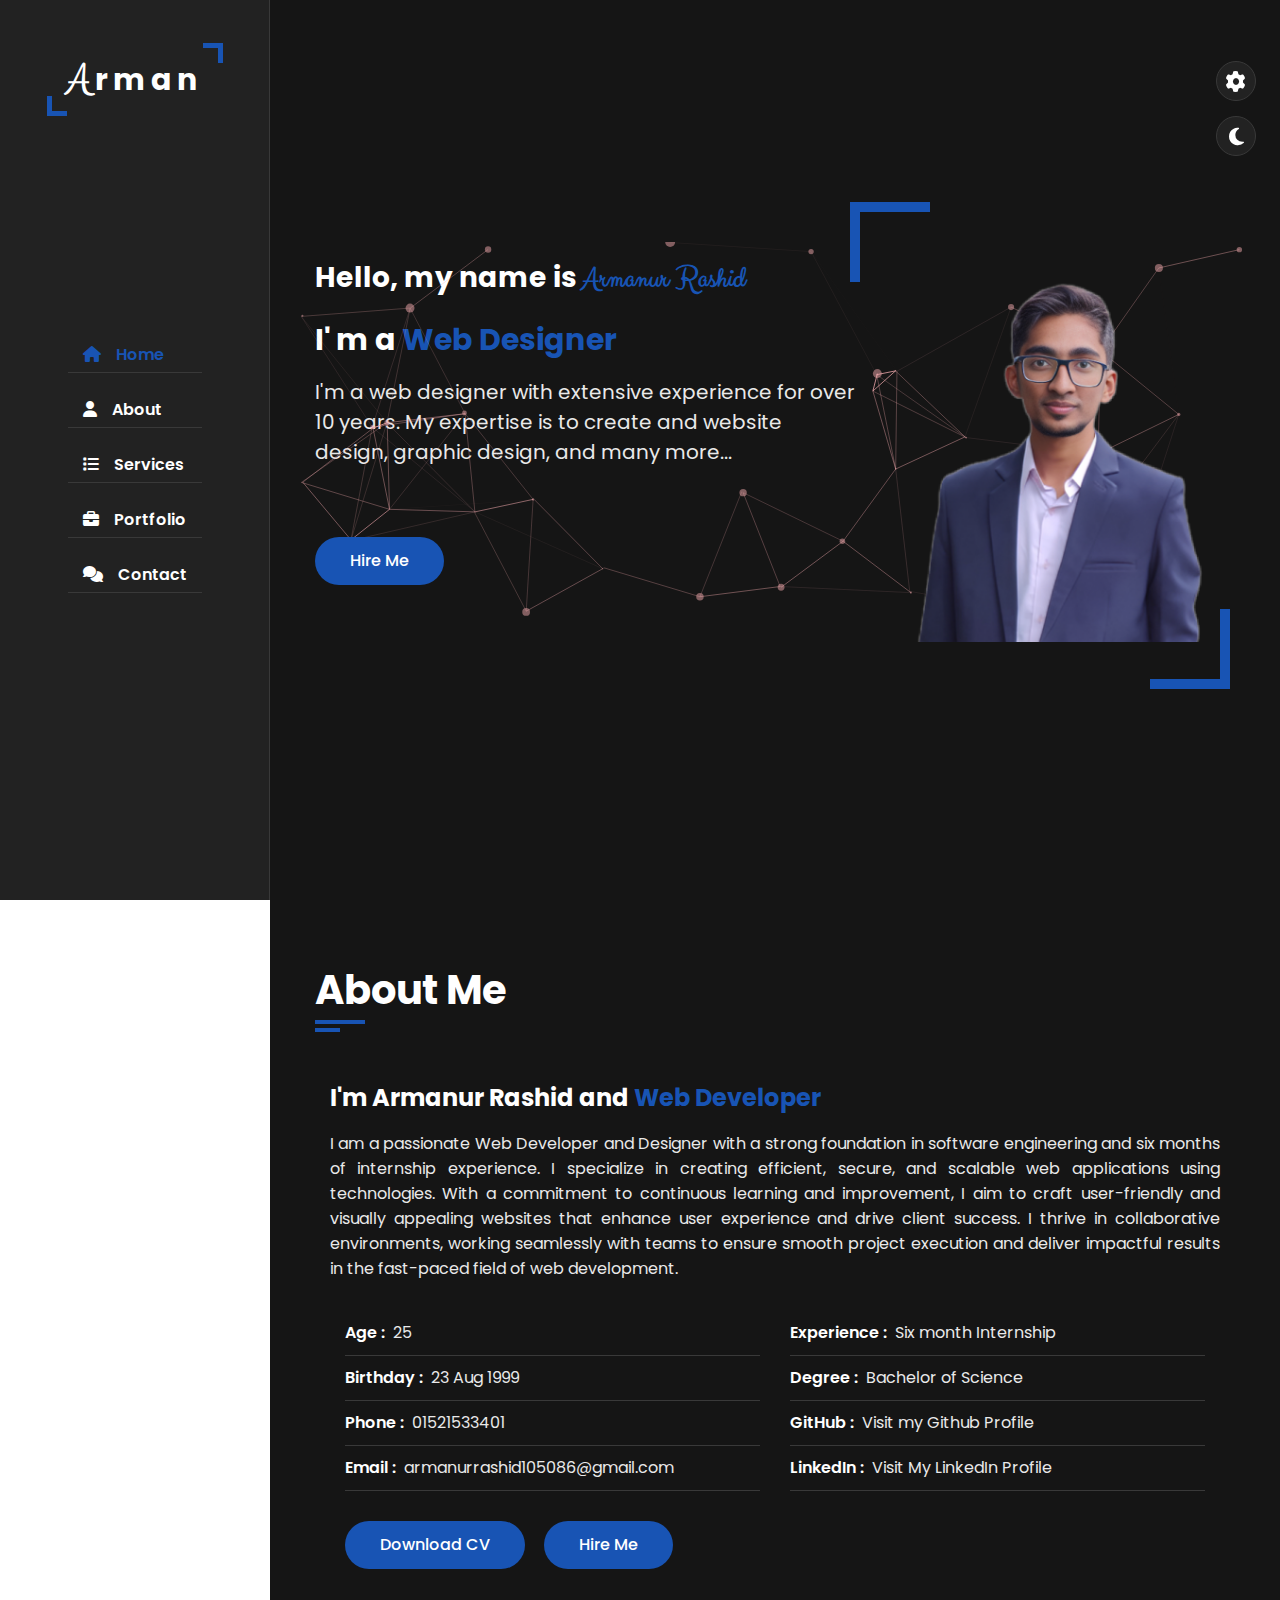
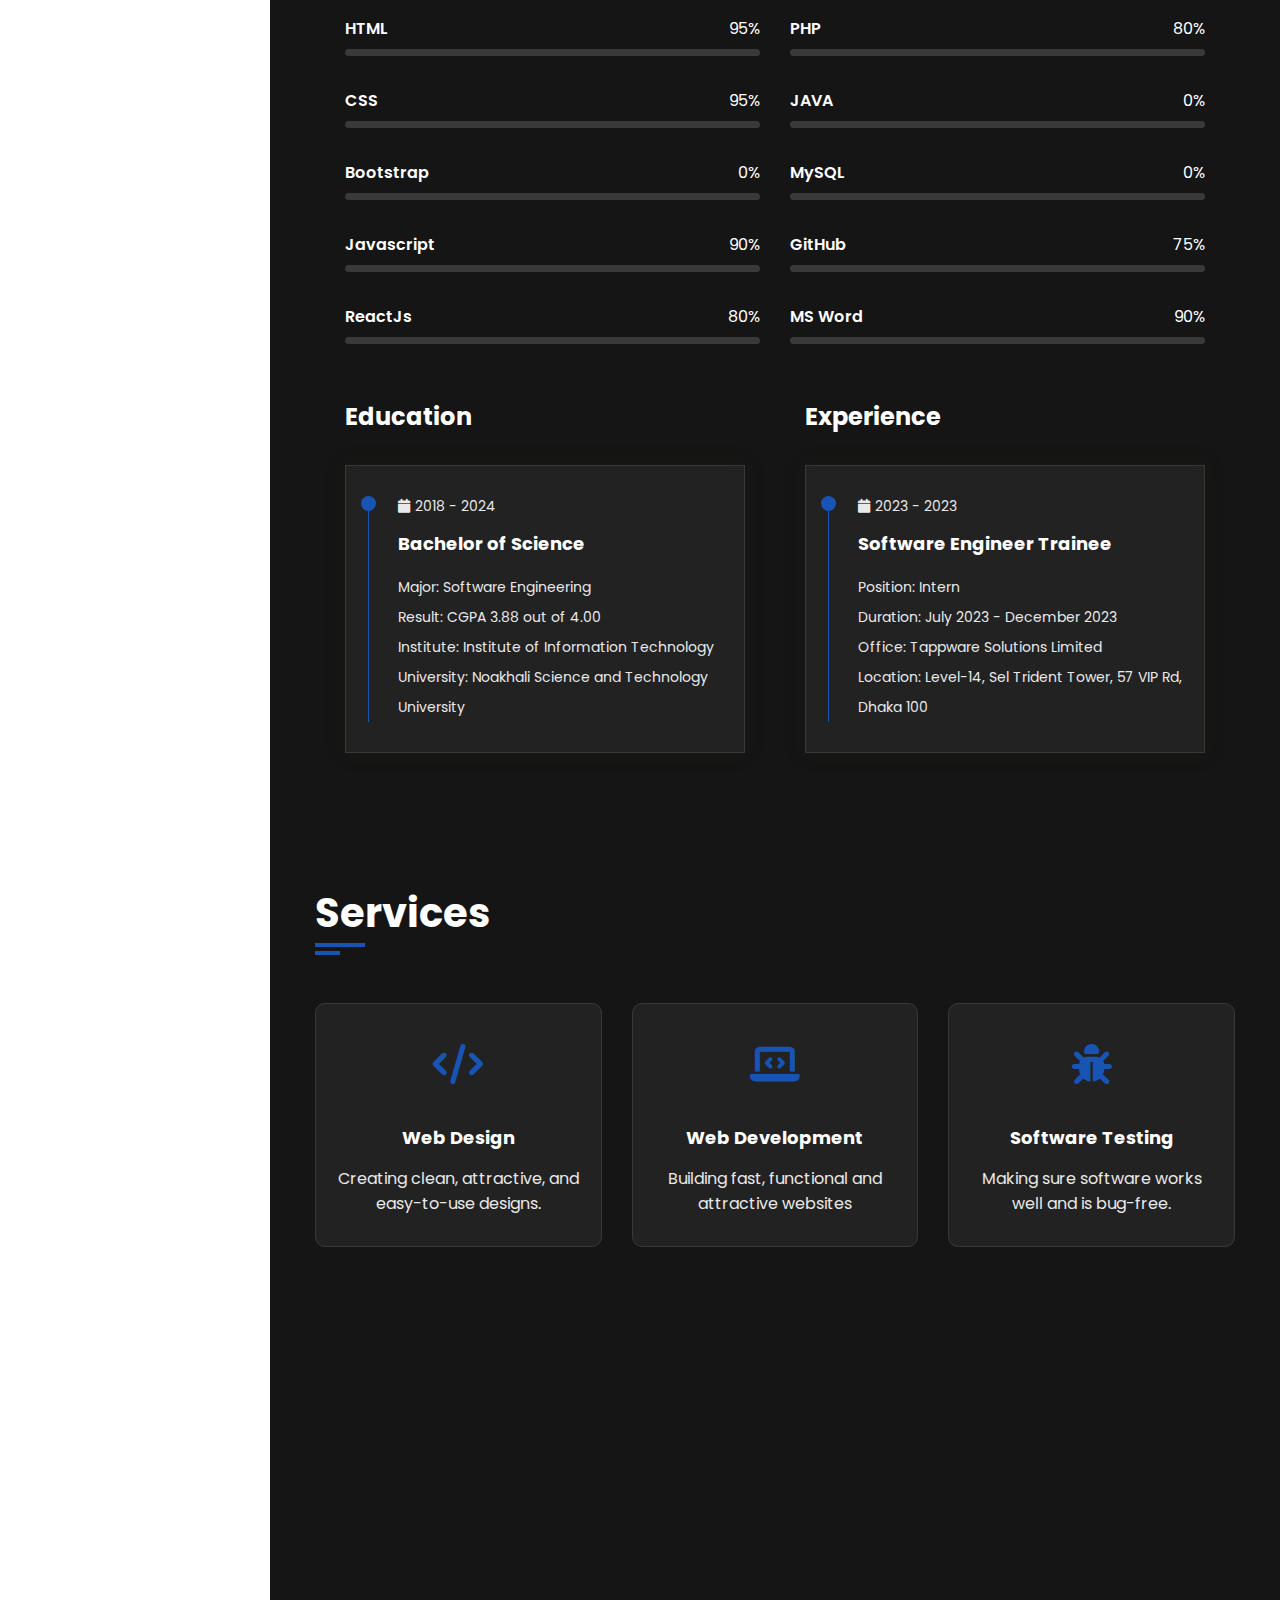
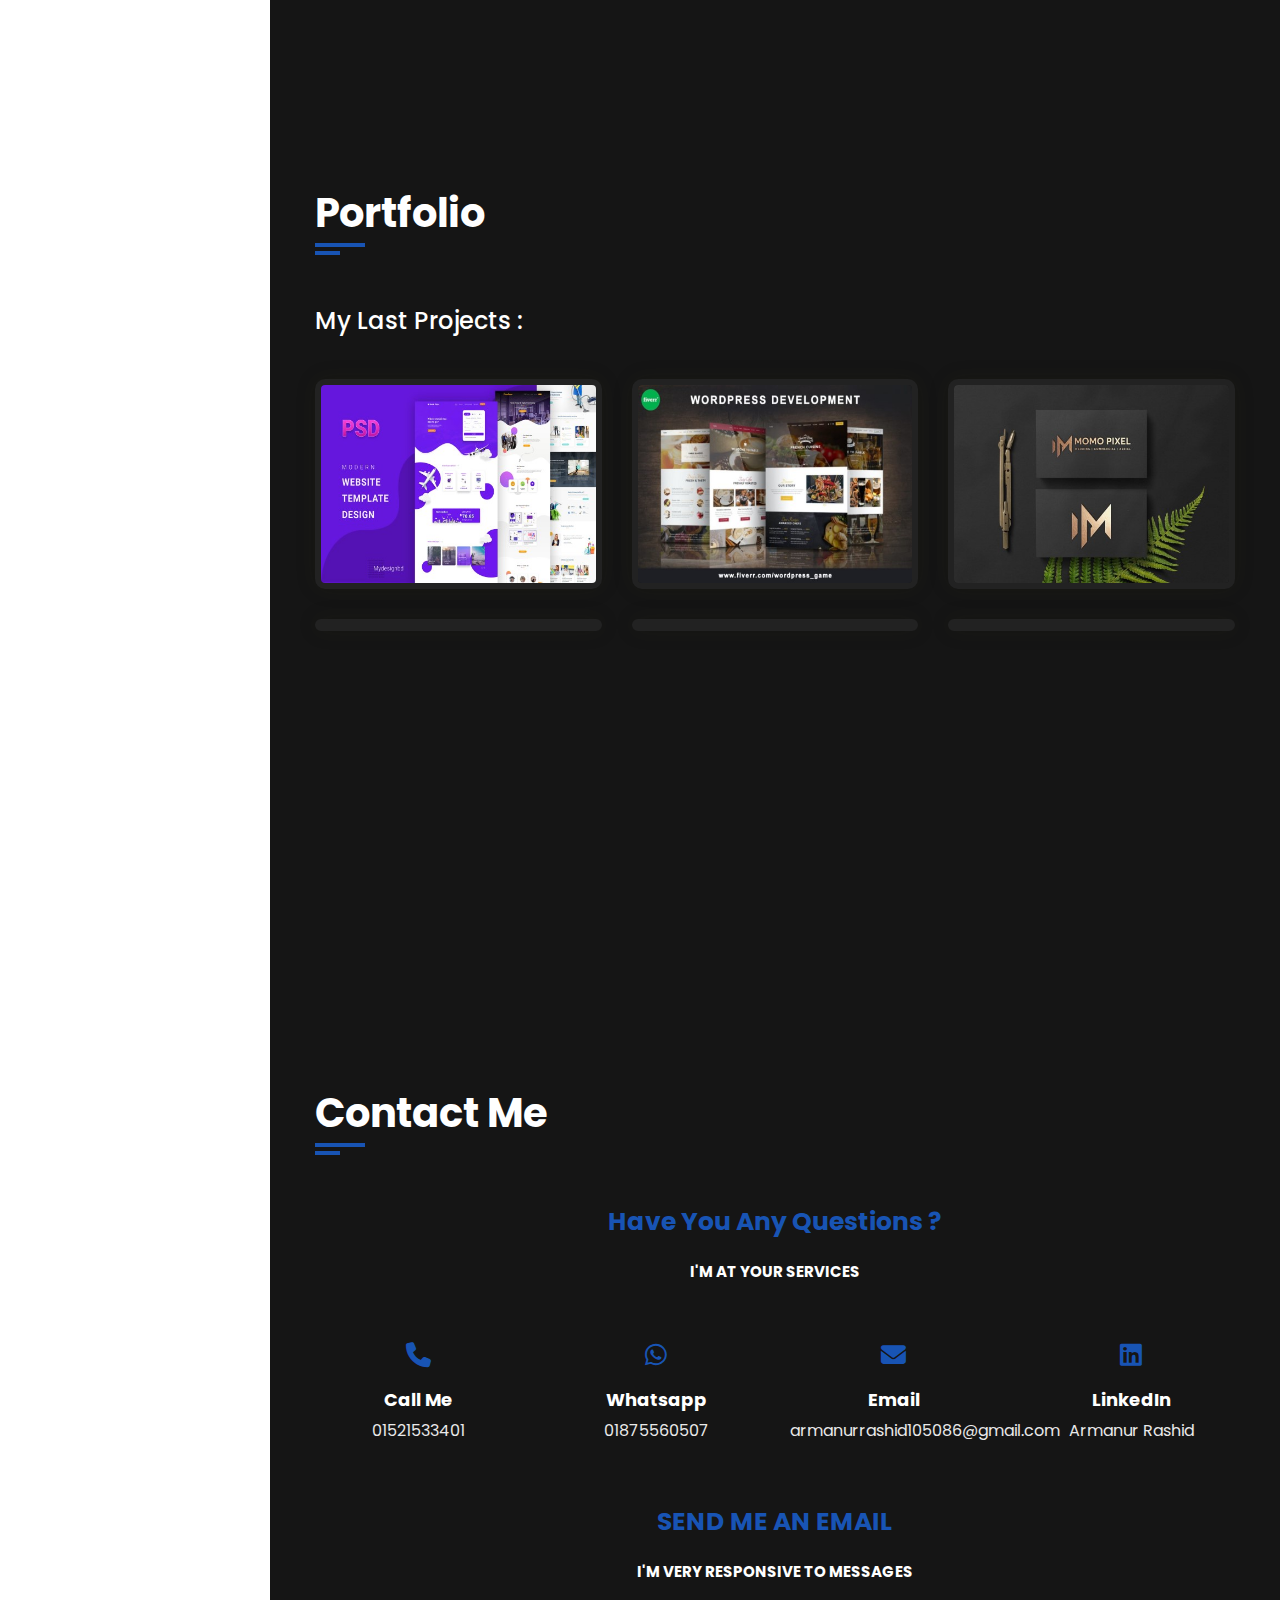
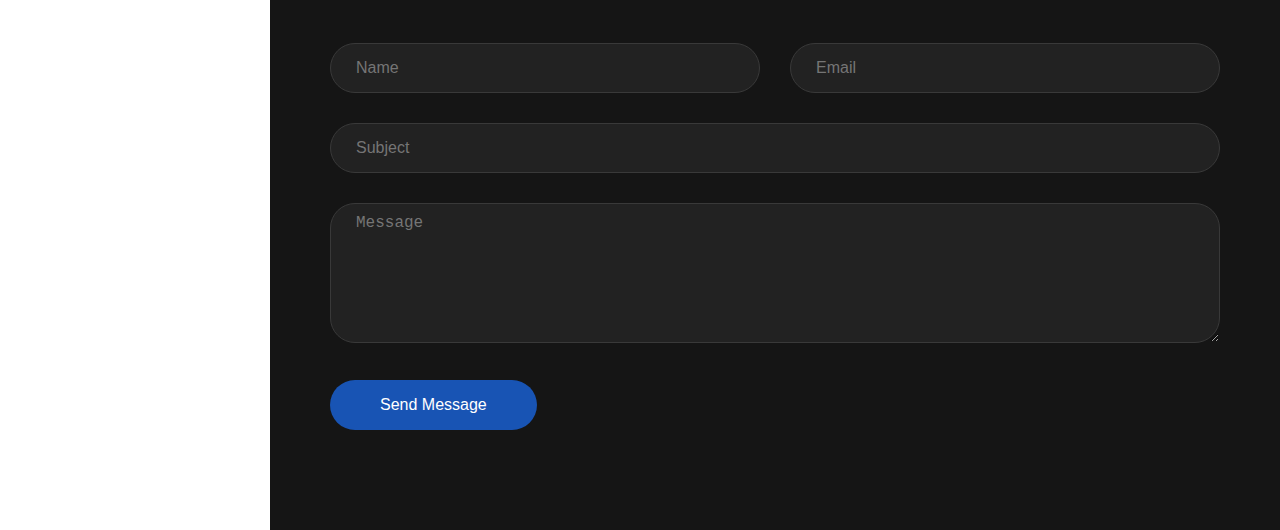
==== commit caf2548c: "Theme" ====
--- a/HTML/index.html
+++ b/HTML/index.html
@@ -7,8 +7,13 @@
     <title>Armanur Rashid</title>
     <link rel="icon" type="image/png" href="../Images/myImage.png">
     <link rel="stylesheet" href="../Styles/style.css">
-    <link rel="stylesheet" href="../Styles/color-1.css">
+    <link rel="stylesheet" href="../Styles/style-switcher.css">
     <link rel="stylesheet" href="https://cdnjs.cloudflare.com/ajax/libs/font-awesome/6.7.1/css/all.min.css" />
+    <link rel="stylesheet" href="../Styles/color-1.css" class="alternate-style" title="color-1" disabled>
+    <link rel="stylesheet" href="../Styles/color-2.css" class="alternate-style" title="color-2" disabled>
+    <link rel="stylesheet" href="../Styles/color-3.css" class="alternate-style" title="color-3" disabled>
+    <link rel="stylesheet" href="../Styles/color-4.css" class="alternate-style" title="color-4">
+    <link rel="stylesheet" href="../Styles/color-5.css" class="alternate-style" title="color-5" disabled>
 </head>
 
 <body>
@@ -416,7 +421,24 @@
             </section>
         </div>
     </div>
+    <div class="style-switcher">
+        <div class="style-switcher-toggler s-icon">
+            <i class="fas fa-cog fa-spin"></i>
+        </div>
+        <div class="day-night s-icon">
+            <i class="fas "></i>
+        </div>
+        <h4>Theme Color</h4>
+        <div class="colors">
+            <span class="color-1" onclick="setActiveStyle('color-1')"></span>
+            <span class="color-2" onclick="setActiveStyle('color-2')"></span>
+            <span class="color-3" onclick="setActiveStyle('color-3')"></span>
+            <span class="color-4" onclick="setActiveStyle('color-4')"></span>
+            <span class="color-5" onclick="setActiveStyle('color-5')"></span>
+        </div>
+    </div>
     <script src="https://cdnjs.cloudflare.com/ajax/libs/typed.js/2.1.0/typed.umd.js " integrity="sha512-+2pW8xXU/rNr7VS+H62aqapfRpqFwnSQh9ap6THjsm41AxgA0MhFRtfrABS+Lx2KHJn82UOrnBKhjZOXpom2LQ==" crossorigin=" anonymous " referrerpolicy="no-referrer "></script>
+    <script src="../JS/style-switcher.js"></script>
     <script src="../JS/script.js "></script>
     <script src="../JS/particles.js "></script>
     <script src="../JS/app.js "></script>
--- a/Styles/style.css
+++ b/Styles/style.css
@@ -3,37 +3,45 @@
 /* @import url('https://fonts.googleapis.com/css2?family=Clicker+Script&family=Poppins:ital,wght@0,100;0,200;0,300;0,400;0,500;0,600;0,700;0,800;0,900;1,100;1,200;1,300;1,400;1,500;1,600;1,700;1,800;1,900&display=swap'); */
 
  :root {
+    --bg-black-900: #151515;
+    --bg-black-100: #222222;
+    --bg-black-50: #393939;
+    --text-black-900: #ffffff;
+    --text-black-700: #e9e9e9;
+}
+
+ ::-webkit-scrollbar {
+    width: 10px;
+    height: 10px;
+}
+
+ ::-webkit-scrollbar-track {
+    background: #ffffff;
+    border-radius: 10px;
+}
+
+ ::-webkit-scrollbar-thumb {
+    background: var(--skin-color);
+    border-radius: 10px;
+    border: 2px solid #f4f4f4;
+}
+
+ ::-webkit-scrollbar-thumb:hover {
+    background: #555;
+}
+
+body {
+    line-height: 1.5;
+    font-size: 16px;
+    font-family: 'Poppins', sans-serif;
+}
+
+body.dark {
     --bg-black-900: #f2f2fc;
     --bg-black-100: #fdf9ff;
     --bg-black-50: #e8dfec;
     --text-black-900: #302e4d;
     --text-black-700: #504e70;
-}
-
- ::-webkit-scrollbar {
-    width: 10px;
-    height: 10px;
-}
-
- ::-webkit-scrollbar-track {
-    background: #ffffff;
-    border-radius: 10px;
-}
-
- ::-webkit-scrollbar-thumb {
-    background: var(--skin-color);
-    border-radius: 10px;
-    border: 2px solid #f4f4f4;
-}
-
- ::-webkit-scrollbar-thumb:hover {
-    background: #555;
-}
-
-body {
-    line-height: 1.5;
-    font-size: 16px;
-    font-family: 'Poppins', sans-serif;
 }
 
 * {
--- a/Styles/style-switcher.css
+++ b/Styles/style-switcher.css
@@ -0,0 +1,87 @@
+.style-switcher {
+    position: fixed;
+    right: 0;
+    top: 60px;
+    padding: 15px;
+    width: 200px;
+    border: 1px solid var(--bg-black-50);
+    background: var(--bg-black-100);
+    z-index: 10;
+    border-radius: 5px;
+    transition: all 0.3s ease;
+    transform: translateX(100%);
+}
+
+.style-switcher.open {
+    transform: translateX(-25px);
+}
+
+.style-switcher .s-icon {
+    position: absolute;
+    height: 40px;
+    width: 40px;
+    text-align: center;
+    font-size: 20px;
+    background: var(--bg-black-100);
+    color: var(--text-black-900);
+    right: 100%;
+    border: 1px solid var(--bg-black-50);
+    margin-right: 25px;
+    cursor: pointer;
+    transition: all 0.3s ease;
+    border-radius: 50%;
+}
+
+.style-switcher .s-icon i {
+    line-height: 40px;
+}
+
+.style-switcher .style-switcher-toggler {
+    top: 0;
+}
+
+.style-switcher .day-night {
+    top: 55px;
+}
+
+.style-switcher h4 {
+    margin: 0 0 10px;
+    color: var(--text-black-700);
+    font-size: 16px;
+    font-weight: 600;
+    text-transform: capitalize;
+}
+
+.style-switcher .colors {
+    display: flex;
+    flex-wrap: wrap;
+    justify-content: space-between;
+}
+
+.style-switcher .colors span {
+    display: inline-block;
+    height: 30px;
+    width: 30px;
+    border-radius: 50%;
+    /* border: 1px solid red; */
+}
+
+.style-switcher .color-1 {
+    background: #ec1839;
+}
+
+.style-switcher .color-2 {
+    background: #fa5b0f;
+}
+
+.style-switcher .color-3 {
+    background: #37b182;
+}
+
+.style-switcher .color-4 {
+    background: #1854b4;
+}
+
+.style-switcher .color-5 {
+    background: #f021b2;
+}--- a/Styles/color-2.css
+++ b/Styles/color-2.css
@@ -0,0 +1,3 @@
+:root {
+    --skin-color: #fa5b0f;
+}--- a/Styles/color-3.css
+++ b/Styles/color-3.css
@@ -0,0 +1,3 @@
+:root {
+    --skin-color: #37b182;
+}--- a/Styles/color-4.css
+++ b/Styles/color-4.css
@@ -0,0 +1,3 @@
+:root {
+    --skin-color: #1854b4;
+}--- a/Styles/color-5.css
+++ b/Styles/color-5.css
@@ -0,0 +1,3 @@
+:root {
+    --skin-color: #f021b2;
+}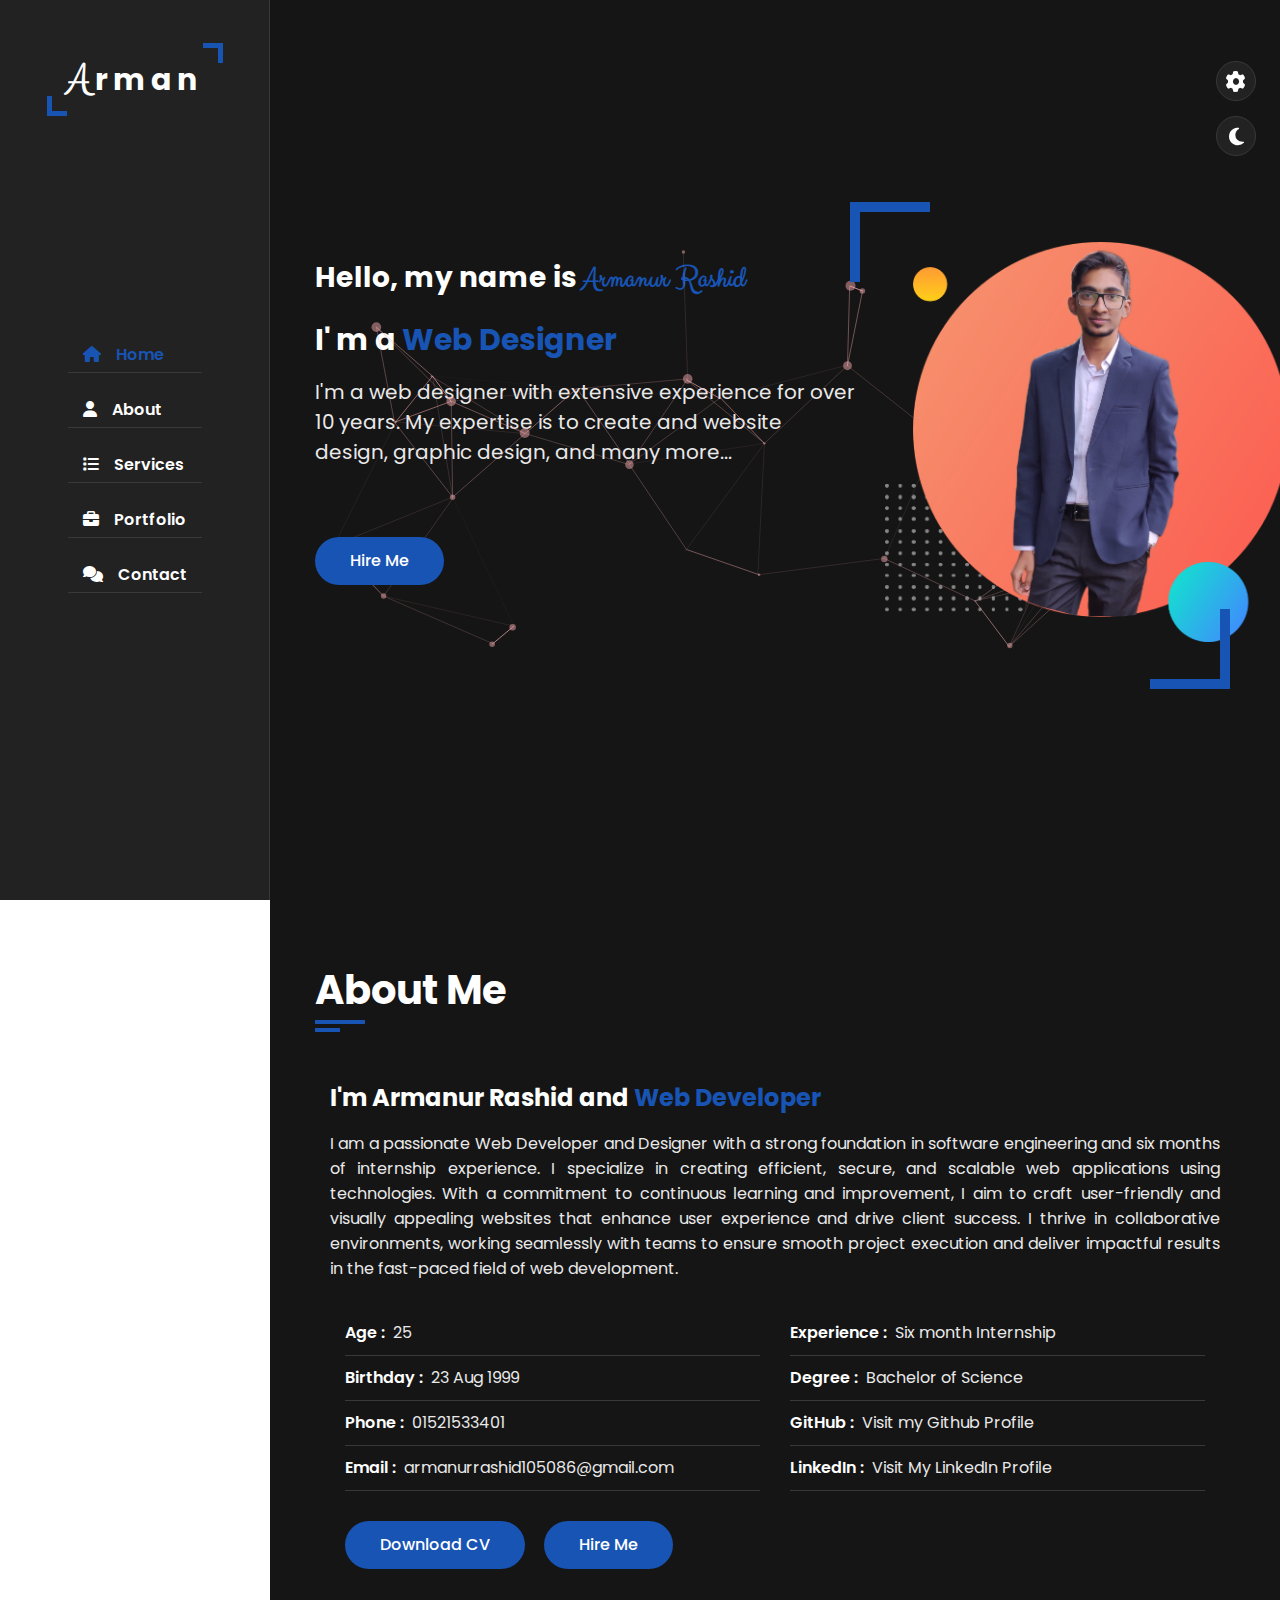
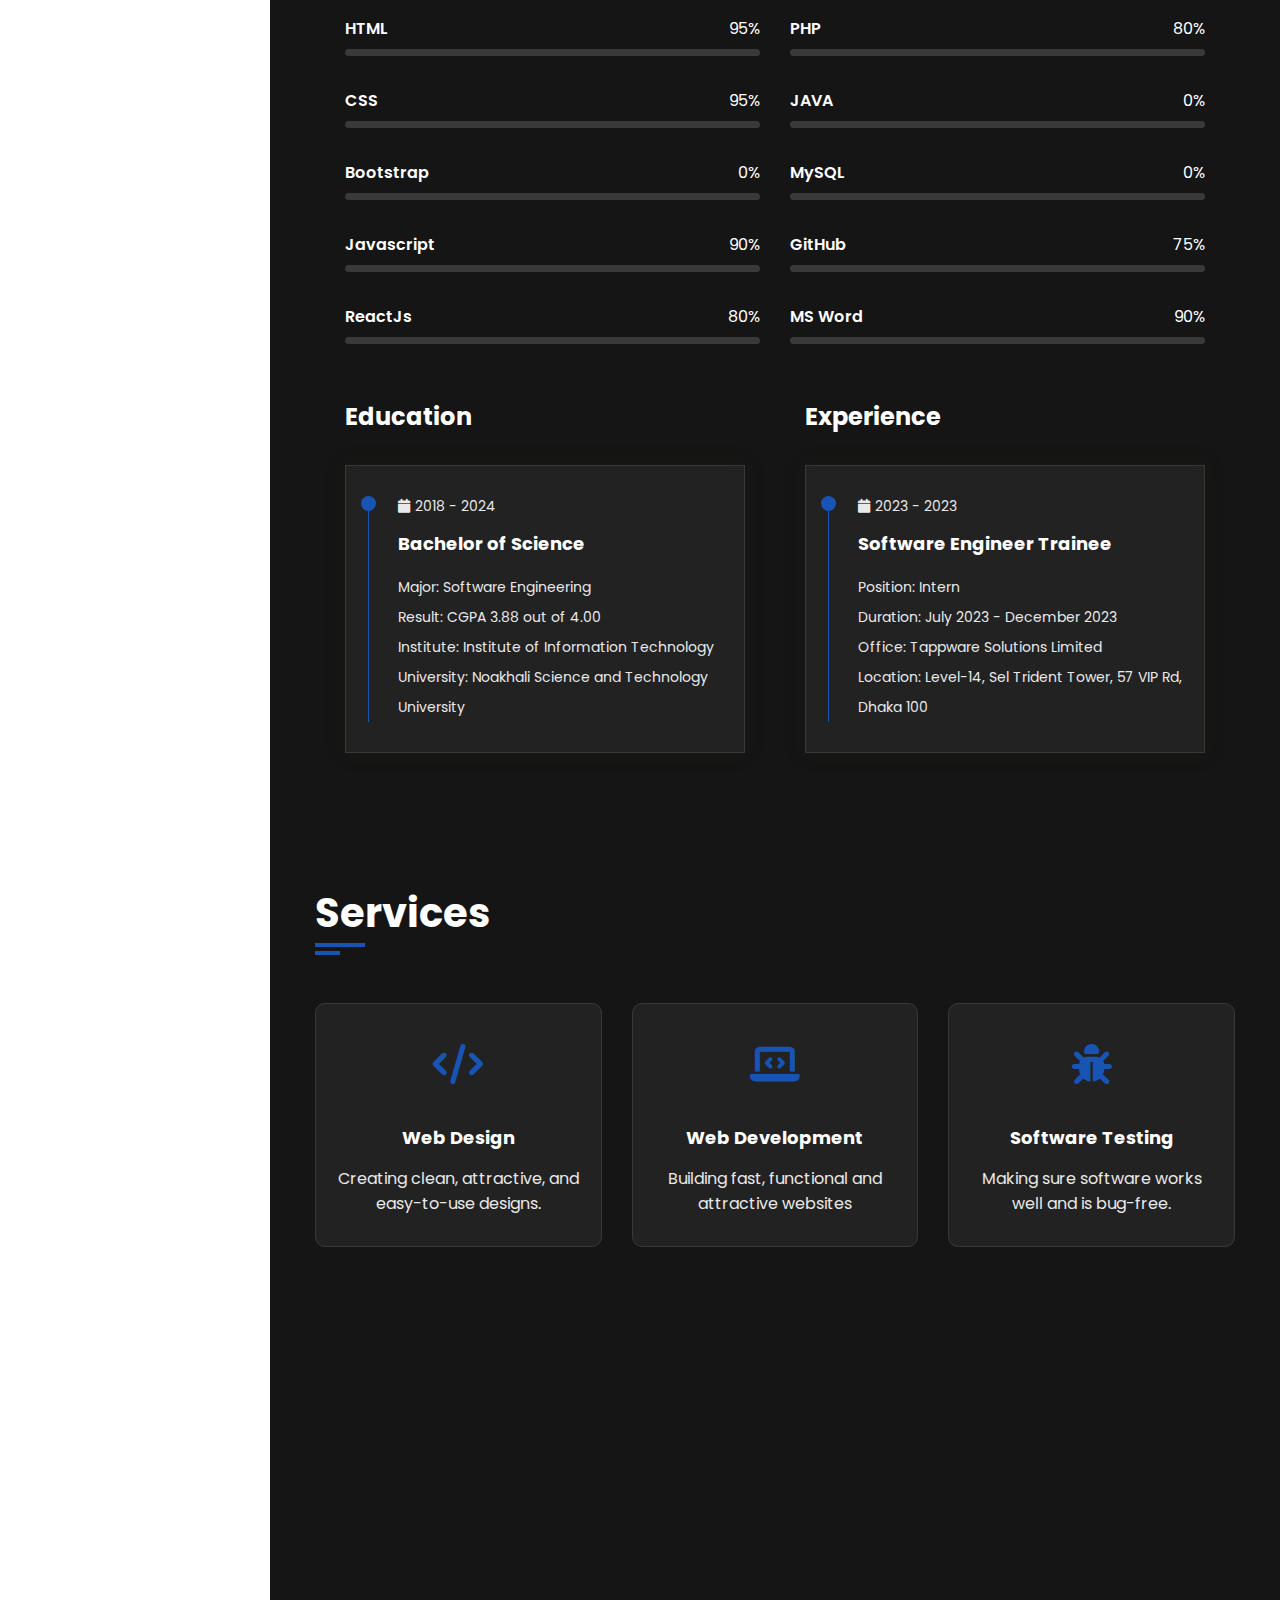
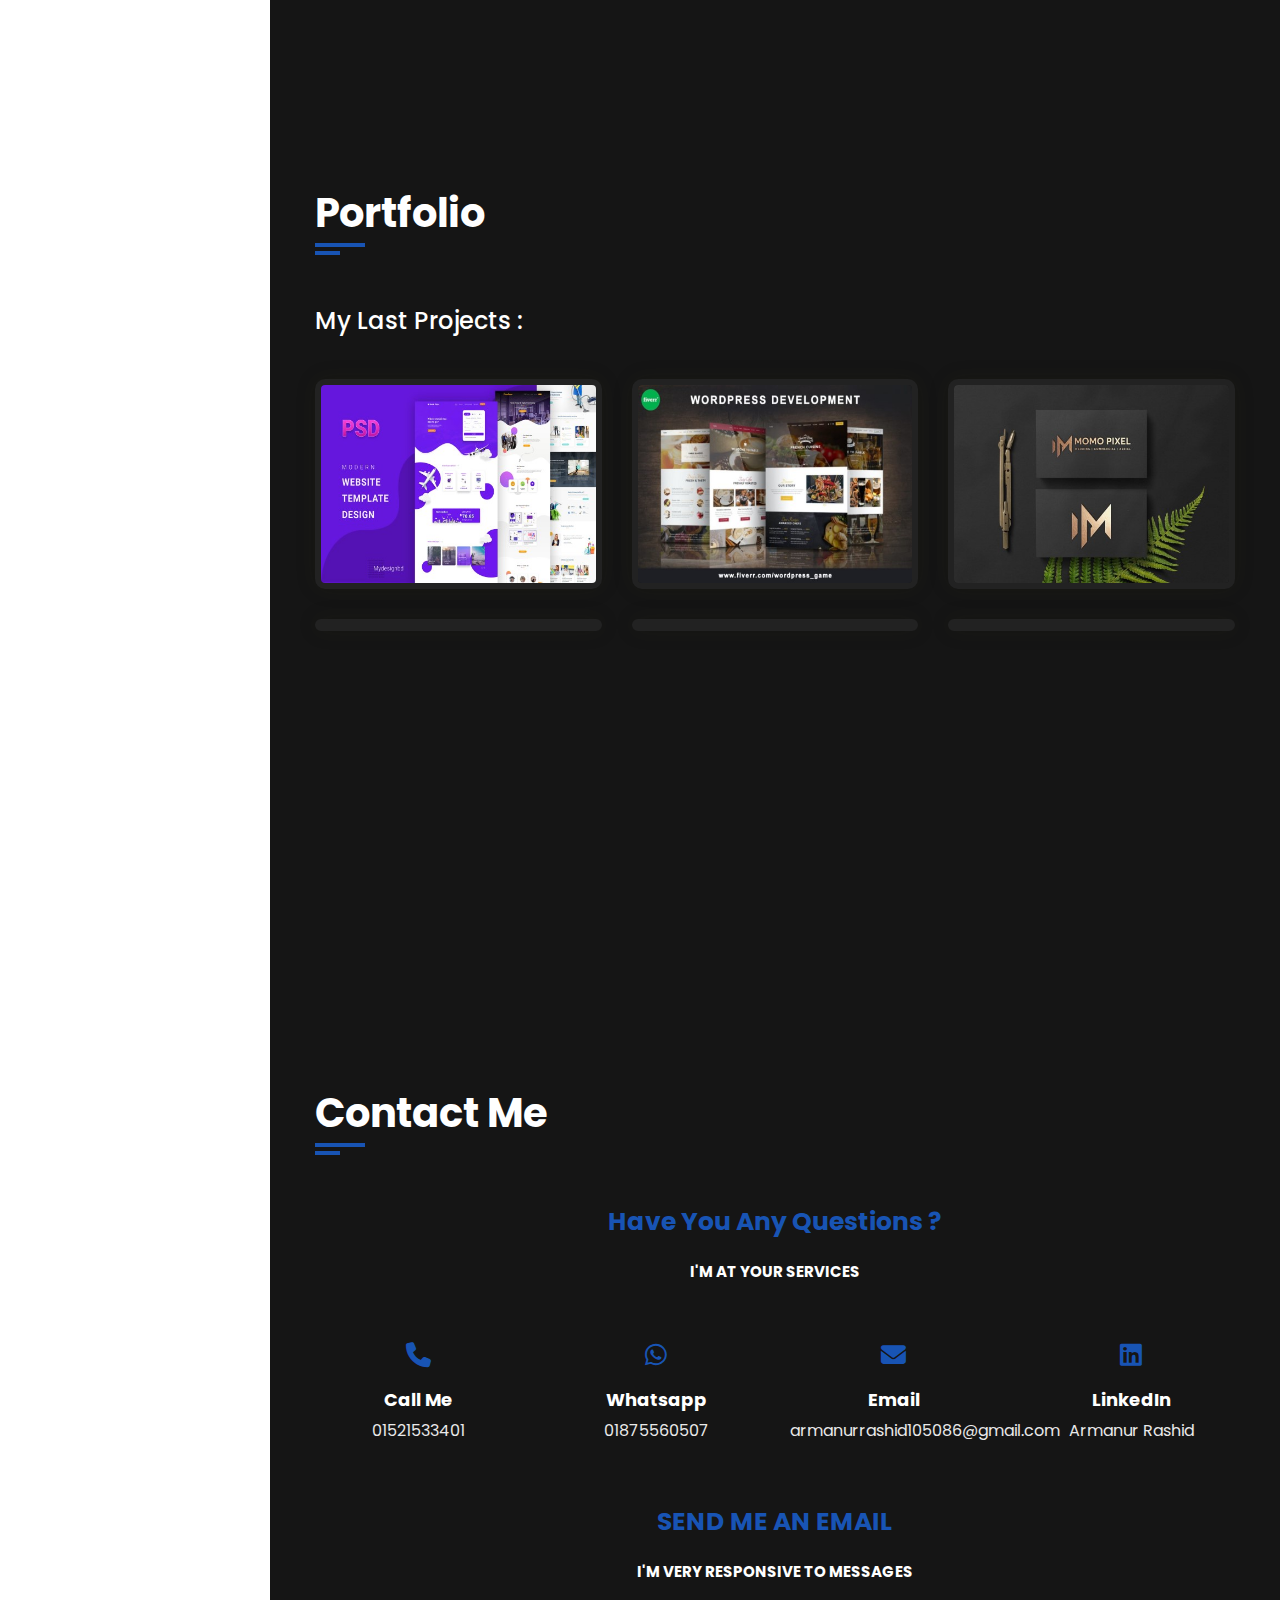
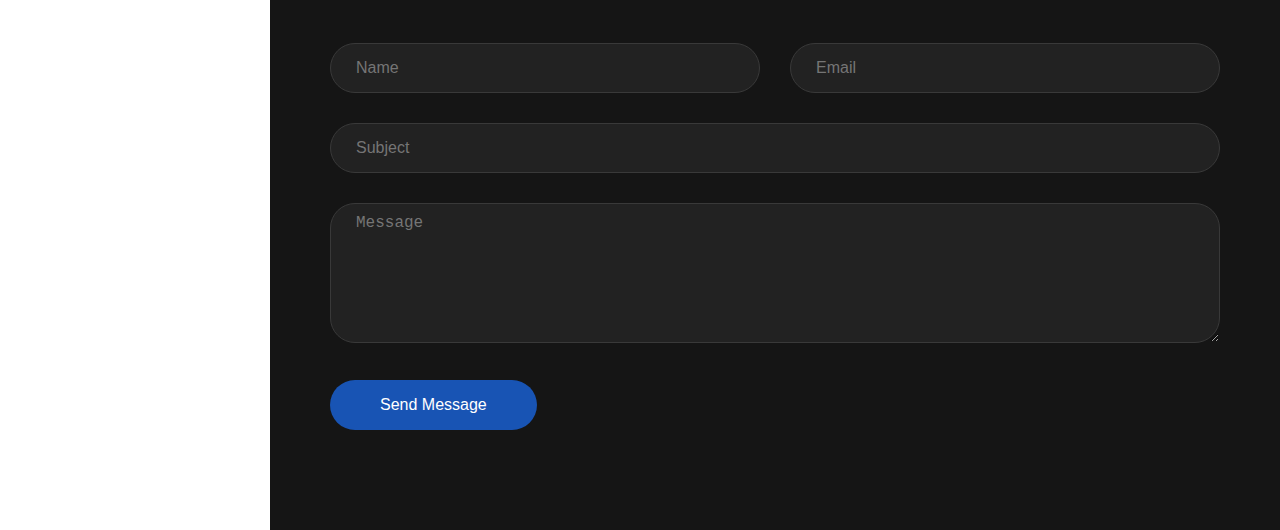
==== commit 274e4218: "Sent Mail" ====
--- a/HTML/index.html
+++ b/HTML/index.html
@@ -5,7 +5,7 @@
     <meta charset="UTF-8">
     <meta name="viewport" content="width=device-width, initial-scale=1.0">
     <title>Armanur Rashid</title>
-    <link rel="icon" type="image/png" href="../Images/myImage.png">
+    <link rel="icon" type="image/png" href="../Images/profile.png">
     <link rel="stylesheet" href="../Styles/style.css">
     <link rel="stylesheet" href="../Styles/style-switcher.css">
     <link rel="stylesheet" href="https://cdnjs.cloudflare.com/ajax/libs/font-awesome/6.7.1/css/all.min.css" />
@@ -14,6 +14,13 @@
     <link rel="stylesheet" href="../Styles/color-3.css" class="alternate-style" title="color-3" disabled>
     <link rel="stylesheet" href="../Styles/color-4.css" class="alternate-style" title="color-4">
     <link rel="stylesheet" href="../Styles/color-5.css" class="alternate-style" title="color-5" disabled>
+    <script type="text/javascript" src="https://cdn.jsdelivr.net/npm/@emailjs/browser@4/dist/email.min.js">
+    </script>
+    <script type="text/javascript">
+        (function() {
+            emailjs.init("vlx1wWRhu4VeyZfZ9");
+        })();
+    </script>
 </head>
 
 <body>
@@ -44,7 +51,7 @@
                             <a href="#contact" class="btn hire-me">Hire Me</a>
                         </div>
                         <div class="home-img padd-15">
-                            <img src="../Images/myImage.png" alt="">
+                            <img src="../Images/profile.png" alt="">
                         </div>
                     </div>
                 </div>
@@ -387,35 +394,41 @@
                             <div class="row">
                                 <div class="form-item col-6 padd-15">
                                     <div class="form-group">
-                                        <input type="text" class="form-control" placeholder="Name">
+                                        <input type="text" id="fullName" class="form-control" placeholder="Name">
                                     </div>
                                 </div>
                                 <div class="form-item col-6 padd-15">
                                     <div class="form-group">
-                                        <input type="email" class="form-control" placeholder="Email">
+                                        <input type="email" id="email_id" class="form-control" placeholder="Email">
                                     </div>
                                 </div>
                             </div>
                             <div class="row">
                                 <div class="form-item col-12 padd-15">
                                     <div class="form-group">
-                                        <input type="text" class="form-control" placeholder="Subject">
+                                        <input type="text" id="subject" class="form-control" placeholder="Subject">
                                     </div>
                                 </div>
                             </div>
                             <div class="row">
                                 <div class="form-item col-12 padd-15">
                                     <div class="form-group">
-                                        <textarea name="" class="form-control" id="" placeholder="Message"></textarea>
+                                        <textarea name="" id="message" class="form-control" id="" placeholder="Message"></textarea>
                                     </div>
                                 </div>
                             </div>
                             <div class="row">
                                 <div class="form-item col-12 padd-15">
-                                    <button type="submit" class="btn">Send Message</button>
-                                </div>
-                            </div>
-                        </div>
+                                    <button class="btn" onclick="SendMail()">Send Message</button>
+                                </div>
+                            </div>
+                        </div>
+                    </div>
+                    <div class="popup" id="popup">
+                        <img src="../Images//404-tick.png" alt="">
+                        <h2>Thank You!</h2>
+                        <p>Your message has been successfully sent. Thanks!</p>
+                        <button class="btn" onclick="closePopup()" type="button">Ok</button>
                     </div>
                 </div>
             </section>
@@ -442,6 +455,7 @@
     <script src="../JS/script.js "></script>
     <script src="../JS/particles.js "></script>
     <script src="../JS/app.js "></script>
+    <script src="../JS/mail.js "></script>
 </body>
 
 </html>--- a/Styles/style.css
+++ b/Styles/style.css
@@ -812,4 +812,46 @@
         flex: 0 0 100%;
         max-width: 100%;
     }
+}
+
+
+/* popup styles*/
+
+.popup {
+    width: 400px;
+    background: #fff;
+    border-radius: 6px;
+    position: absolute;
+    top: 0;
+    left: 50%;
+    transform: translate(-50%, -50%) scale(0.1);
+    text-align: center;
+    padding: 0 30px 30px;
+    color: #333;
+    visibility: hidden;
+    transition: transform 0.4s, top 0.4s;
+    z-index: 5;
+}
+
+.open-popup {
+    visibility: visible;
+    top: 50%;
+    transform: translate(-50%, -50%) scale(1);
+}
+
+.popup img {
+    width: 100px;
+    margin-top: -50px;
+    border-radius: 50%;
+    box-shadow: 0 2px 5px rgba(0, 0, 0, 0.2);
+}
+
+.popup h2 {
+    font-size: 38px;
+    font-weight: 500;
+    margin: 20px 0 10px;
+}
+
+.popup p {
+    margin-bottom: 20px;
 }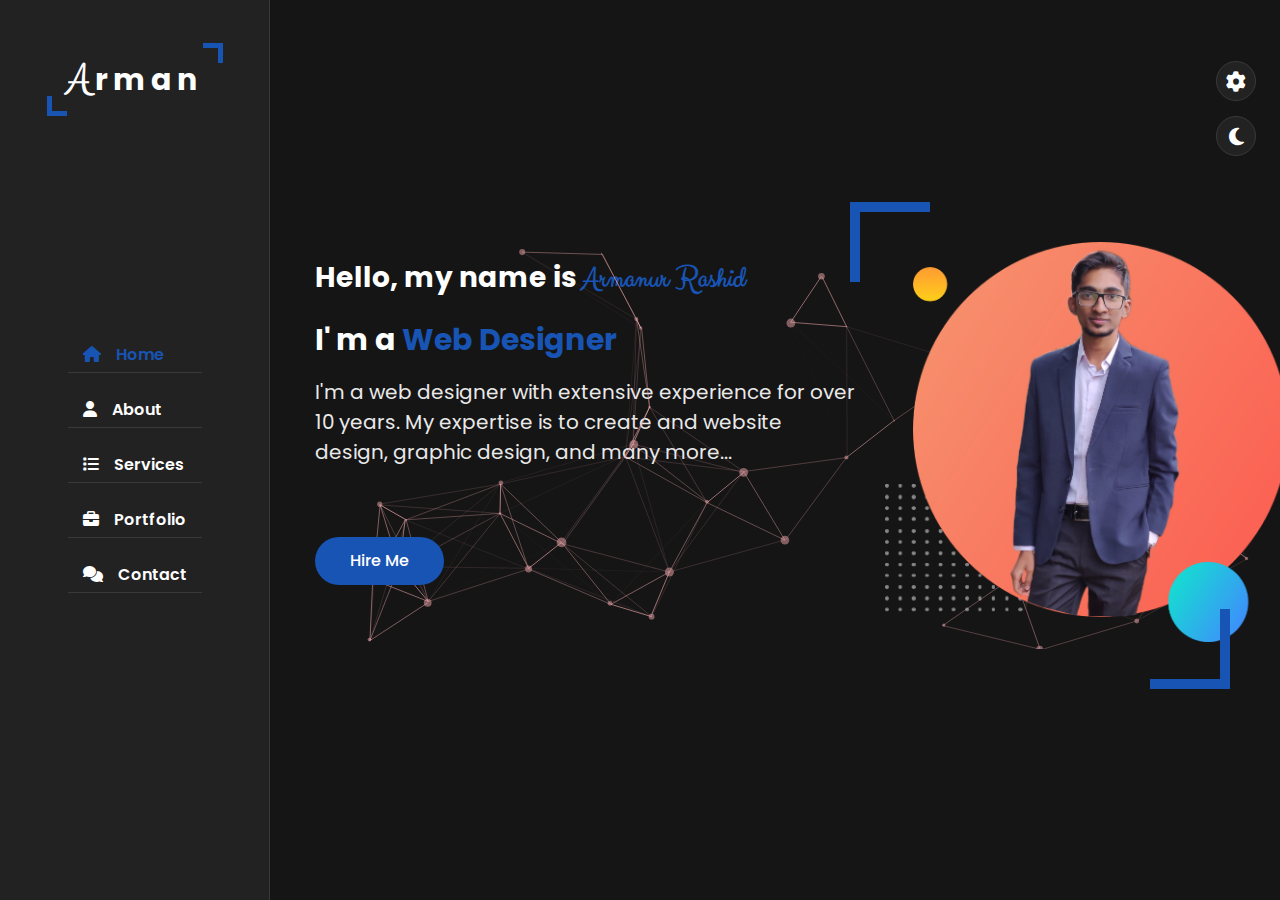
==== commit 6e76aef0: "Sidebar, Pagination" ====
--- a/HTML/index.html
+++ b/HTML/index.html
@@ -41,7 +41,7 @@
             </ul>
         </div>
         <div class="main-content">
-            <section class="home section" id="home">
+            <section class="home active section" id="home">
                 <div class="container">
                     <div class="row" id="particles-js">
                         <div class="home-info padd-15">
@@ -310,14 +310,14 @@
                         <div class="portfolio-item padd-15">
                             <div class="portfolio-item-inner shadow-dark">
                                 <div class="portfolio-img">
-                                    <img src="../Images/portfolio/portfolio-2.jpg" alt="">
-                                </div>
-                            </div>
-                        </div>
-                        <div class="portfolio-item padd-15">
-                            <div class="portfolio-item-inner shadow-dark">
-                                <div class="portfolio-img">
-                                    <img src="../Images/portfolio/portfolio-3.jpg" alt="">
+                                    <img src="../Images/Portfolio-5.png" alt="">
+                                </div>
+                            </div>
+                        </div>
+                        <div class="portfolio-item padd-15">
+                            <div class="portfolio-item-inner shadow-dark">
+                                <div class="portfolio-img">
+                                    <img src="../Images/Portfolio-2.jpg" alt="">
                                 </div>
                             </div>
                         </div>
@@ -331,7 +331,7 @@
                         <div class="portfolio-item padd-15">
                             <div class="portfolio-item-inner shadow-dark">
                                 <div class="portfolio-img">
-                                    <img src="../Images/portfolio-5.png" alt="">
+                                    <img src="../Images/Portfolio-3.png" alt="">
                                 </div>
                             </div>
                         </div>
--- a/Styles/style.css
+++ b/Styles/style.css
@@ -67,6 +67,33 @@
     display: block;
     padding: 0 30px;
     opacity: 1;
+    position: fixed;
+    left: 270px;
+    top: 0;
+    right: 0;
+    bottom: 0;
+    z-index: 0;
+    overflow-y: auto;
+    overflow-x: hidden;
+}
+
+.section.back-section {
+    z-index: 1;
+}
+
+.section.active {
+    opacity: 1;
+    z-index: 2;
+    animation: slideSection 1s ease;
+}
+
+@keyframes slideSection {
+    0% {
+        transform: translateX(100%);
+    }
+    100% {
+        transform: translateX(0%);
+    }
 }
 
 
@@ -74,9 +101,11 @@
     display: none !important;
 } */
 
+
+/* 
 .main-content {
     padding-left: 270px;
-}
+} */
 
 .padd-15 {
     padding-left: 15px;
@@ -773,8 +802,11 @@
     .aside {
         left: -270px;
     }
-    .main-content {
-        padding-left: 0;
+    /* .aside .nav-toggler {
+        display: flex;
+    } */
+    .section {
+        left: 0;
     }
     .about .about-content .personal-info .info-item p span {
         /* display: block; */
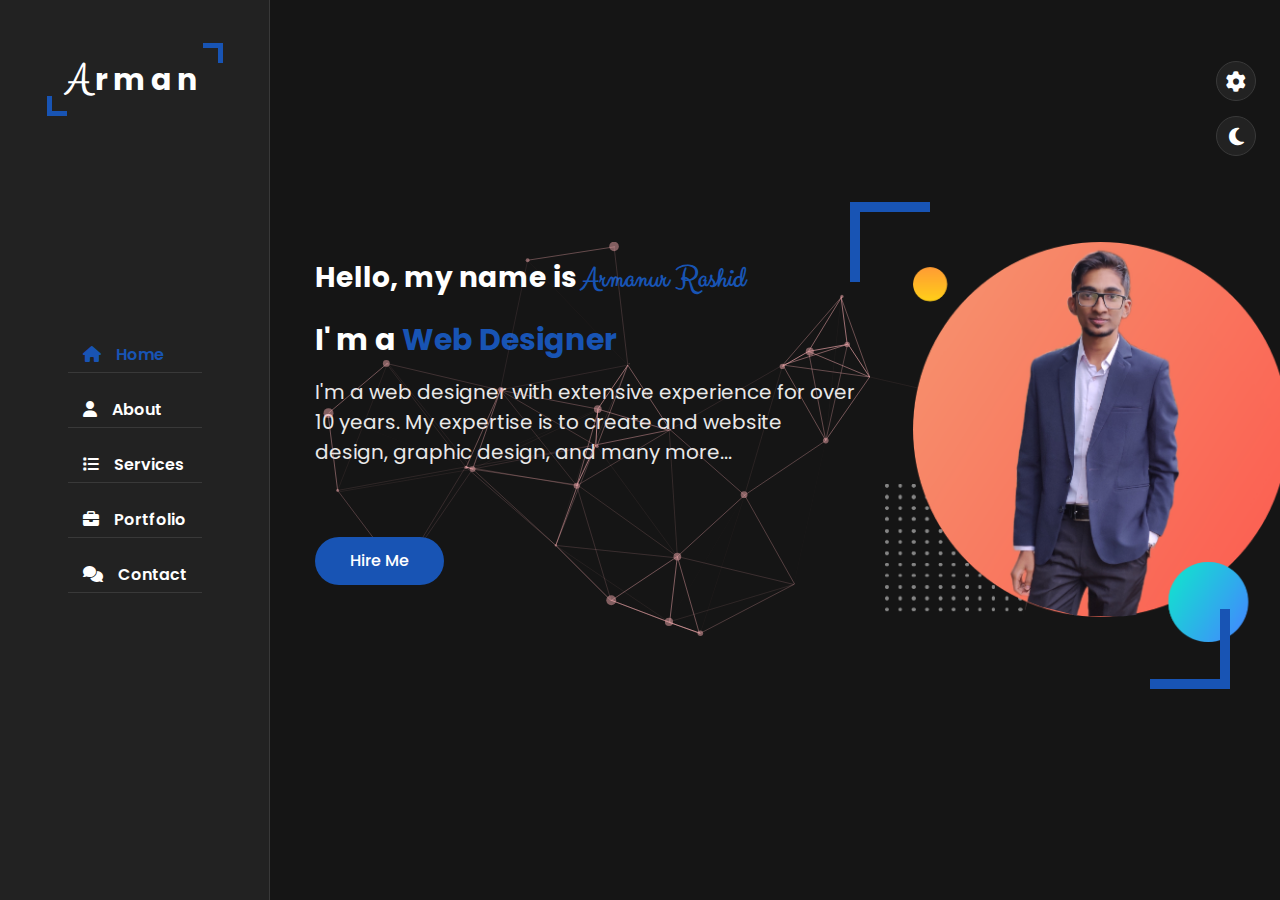
==== commit 391e54c5: "Sidebar Toggle Button" ====
--- a/HTML/index.html
+++ b/HTML/index.html
@@ -352,6 +352,43 @@
                             <h2>Contact Me</h2>
                         </div>
                     </div>
+                    <h3 class="contact-title padd-15">SEND ME AN EMAIL</h3>
+                    <h4 class="contact-sub-title padd-15">I'M VERY RESPONSIVE TO MESSAGES</h4>
+                    <div class="row">
+                        <div class="contact-form padd-15">
+                            <div class="row">
+                                <div class="form-item col-6 padd-15">
+                                    <div class="form-group">
+                                        <input type="text" id="fullName" class="form-control" placeholder="Name">
+                                    </div>
+                                </div>
+                                <div class="form-item col-6 padd-15">
+                                    <div class="form-group">
+                                        <input type="email" id="email_id" class="form-control" placeholder="Email">
+                                    </div>
+                                </div>
+                            </div>
+                            <div class="row">
+                                <div class="form-item col-12 padd-15">
+                                    <div class="form-group">
+                                        <input type="text" id="subject" class="form-control" placeholder="Subject">
+                                    </div>
+                                </div>
+                            </div>
+                            <div class="row">
+                                <div class="form-item col-12 padd-15">
+                                    <div class="form-group">
+                                        <textarea name="" id="message" class="form-control" id="" placeholder="Message"></textarea>
+                                    </div>
+                                </div>
+                            </div>
+                            <div class="row">
+                                <div class="form-item col-12 padd-15">
+                                    <button class="btn" onclick="SendMail()">Send Message</button>
+                                </div>
+                            </div>
+                        </div>
+                    </div>
                     <h3 class="contact-title padd-15">Have You Any Questions ?</h3>
                     <h4 class="contact-sub-title padd-15">I'M AT YOUR SERVICES</h4>
                     <div class="row">
@@ -387,43 +424,7 @@
                         </div>
                     </div>
 
-                    <h3 class="contact-title padd-15">SEND ME AN EMAIL</h3>
-                    <h4 class="contact-sub-title padd-15">I'M VERY RESPONSIVE TO MESSAGES</h4>
-                    <div class="row">
-                        <div class="contact-form padd-15">
-                            <div class="row">
-                                <div class="form-item col-6 padd-15">
-                                    <div class="form-group">
-                                        <input type="text" id="fullName" class="form-control" placeholder="Name">
-                                    </div>
-                                </div>
-                                <div class="form-item col-6 padd-15">
-                                    <div class="form-group">
-                                        <input type="email" id="email_id" class="form-control" placeholder="Email">
-                                    </div>
-                                </div>
-                            </div>
-                            <div class="row">
-                                <div class="form-item col-12 padd-15">
-                                    <div class="form-group">
-                                        <input type="text" id="subject" class="form-control" placeholder="Subject">
-                                    </div>
-                                </div>
-                            </div>
-                            <div class="row">
-                                <div class="form-item col-12 padd-15">
-                                    <div class="form-group">
-                                        <textarea name="" id="message" class="form-control" id="" placeholder="Message"></textarea>
-                                    </div>
-                                </div>
-                            </div>
-                            <div class="row">
-                                <div class="form-item col-12 padd-15">
-                                    <button class="btn" onclick="SendMail()">Send Message</button>
-                                </div>
-                            </div>
-                        </div>
-                    </div>
+
                     <div class="popup" id="popup">
                         <img src="../Images//404-tick.png" alt="">
                         <h2>Thank You!</h2>
@@ -456,6 +457,7 @@
     <script src="../JS/particles.js "></script>
     <script src="../JS/app.js "></script>
     <script src="../JS/mail.js "></script>
+    <script src="../JS/toggle.js "></script>
 </body>
 
 </html>--- a/Styles/style.css
+++ b/Styles/style.css
@@ -75,6 +75,7 @@
     z-index: 0;
     overflow-y: auto;
     overflow-x: hidden;
+    transition: all 0.3s ease;
 }
 
 .section.back-section {
@@ -215,6 +216,7 @@
     z-index: 10;
     justify-content: center;
     align-items: center;
+    transition: all 0.3s ease;
 }
 
 .aside .logo {
@@ -273,6 +275,7 @@
     display: none;
     align-items: center;
     justify-content: center;
+    transition: all 0.3s ease;
 }
 
 .aside .nav-toggler span {
@@ -283,6 +286,10 @@
     position: relative;
 }
 
+.aside .nav-toggler.open span {
+    background-color: transparent;
+}
+
 .aside .nav-toggler span::before {
     content: ' ';
     height: 2px;
@@ -301,6 +308,16 @@
     position: absolute;
     top: 6px;
     left: 0;
+}
+
+.aside .nav-toggler.open span::before {
+    transform: rotate(45deg);
+    top: 0;
+}
+
+.aside .nav-toggler.open span::after {
+    transform: rotate(-45deg);
+    top: 0;
 }
 
 .aside .nav {
@@ -802,11 +819,21 @@
     .aside {
         left: -270px;
     }
-    /* .aside .nav-toggler {
+    .aside.open {
+        left: 0;
+    }
+    .aside .nav-toggler.open {
+        left: 300px;
+    }
+    .aside .nav-toggler {
         display: flex;
-    } */
+        left: 30px;
+    }
     .section {
         left: 0;
+    }
+    .section.open {
+        left: 270px;
     }
     .about .about-content .personal-info .info-item p span {
         /* display: block; */
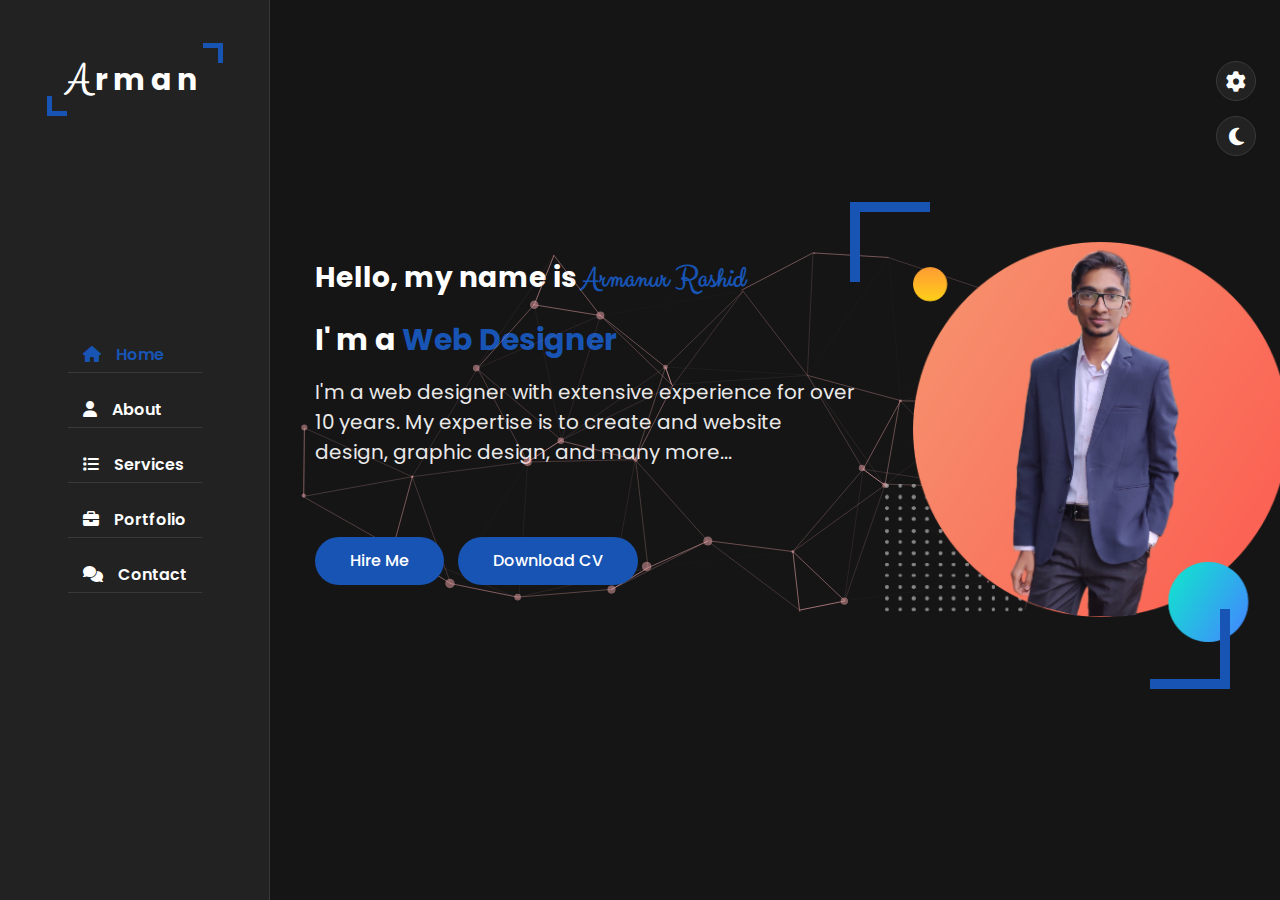
==== commit 8192d969: "Sidebar Adjustment and Hire Me button issue solved" ====
--- a/HTML/index.html
+++ b/HTML/index.html
@@ -48,7 +48,13 @@
                             <h3 class="hello">Hello, my name is <span class="name">Armanur Rashid</span></h3>
                             <h3 class="my-profession">I' m a <span class="typing">Web Designer</span></h3>
                             <p>I'm a web designer with extensive experience for over 10 years. My expertise is to create and website design, graphic design, and many more...</p>
-                            <a href="#contact" class="btn hire-me">Hire Me</a>
+                            <!-- <a href="#contact" class="btn hire-me" data-section-index="1">Hire Me</a>
+                            <a href="../Files/Frontend.pdf " download class="btn">Download CV</a> -->
+                            <div class="buttons">
+                                <a href="#contact" class="btn hire-me" data-section-index="0">Hire Me</a>
+                                <a href="../Files/Frontend.pdf" download class="btn download-button">Download CV</a>
+                            </div>
+
                         </div>
                         <div class="home-img padd-15">
                             <img src="../Images/profile.png" alt="">
@@ -102,12 +108,12 @@
                                             <p>LinkedIn : <span><a href="https://www.linkedin.com/in/armanur-rashid-6266631aa/" target="_blank" rel="noopener noreferrer">Visit My LinkedIn Profile</a></span></p>
                                         </div>
                                     </div>
-                                    <div class="row">
+                                    <!-- <div class="row">
                                         <div class="buttons padd-15">
                                             <a href="../Files/Frontend.pdf " download class="btn">Download CV</a>
-                                            <a href="#contact" class="btn hire-me">Hire Me</a>
-                                        </div>
-                                    </div>
+                                            <a href="#contact" class="btn hire-me" data-section-index="1">Hire Me</a>
+                                        </div>
+                                    </div> -->
                                 </div>
                             </div>
                             <div class="row">
--- a/Styles/style.css
+++ b/Styles/style.css
@@ -193,6 +193,12 @@
 .hire-me {
     position: relative;
     z-index: 2;
+    margin-right: 10px;
+}
+
+.download-button {
+    position: relative;
+    z-index: 2;
 }
 
 .row {
@@ -816,6 +822,9 @@
 }
 
 @media (max-width:1199px) {
+    .section .container {
+        padding-top: 70px;
+    }
     .aside {
         left: -270px;
     }
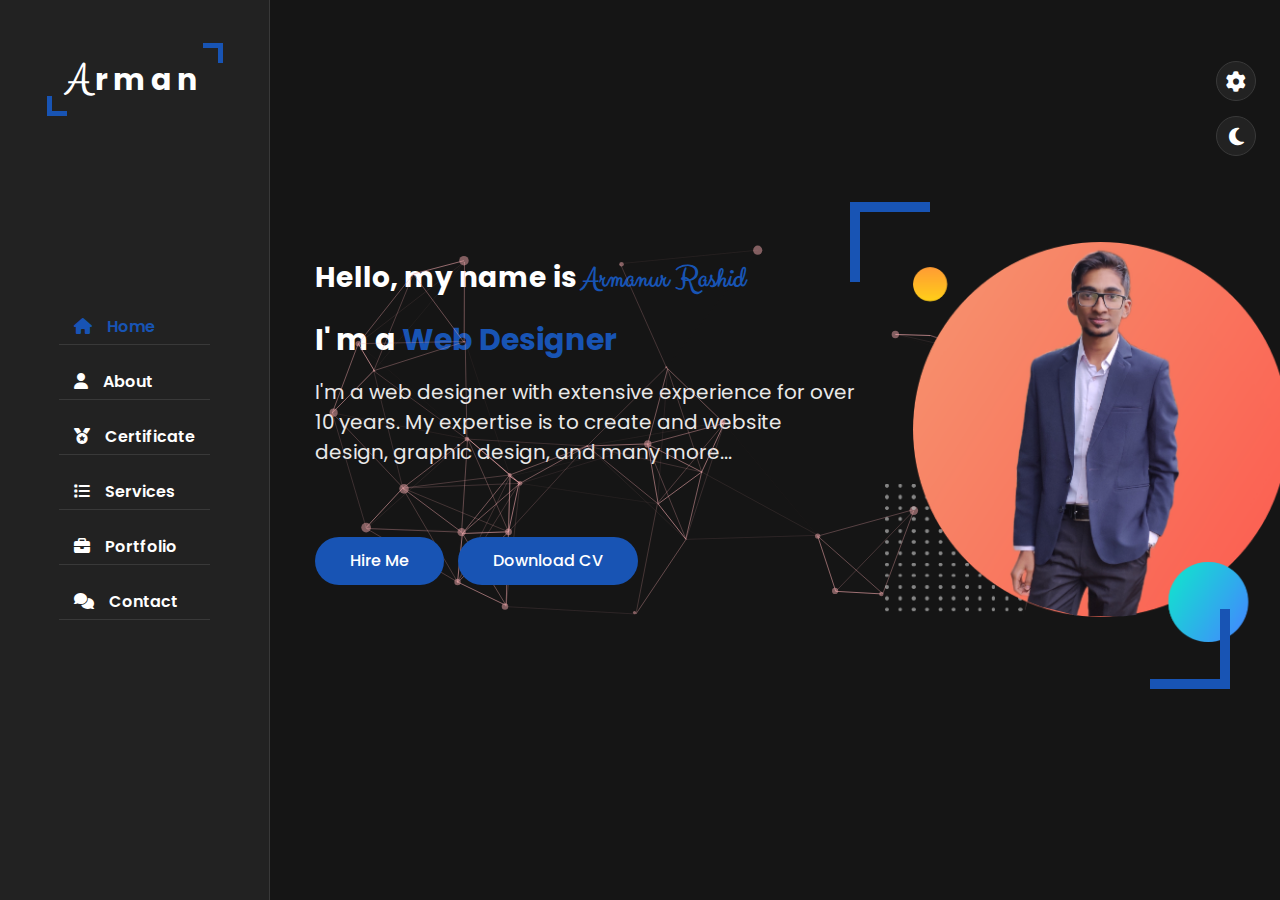
==== commit 0c21bc42: "Certification section, mail popup issue" ====
--- a/HTML/index.html
+++ b/HTML/index.html
@@ -35,6 +35,7 @@
             <ul class="nav">
                 <li><a href="#home" class="active"><i class="fa fa-home"></i>Home</a></li>
                 <li><a href="#about"><i class="fa fa-user"></i>About</a></li>
+                <li><a href="#certificate"><i class="fa fa-medal"></i>Certificate</a></li>
                 <li><a href="#services"><i class="fa fa-list"></i>Services</a></li>
                 <li><a href="#portfolio"><i class="fa fa-briefcase"></i>Portfolio</a></li>
                 <li><a href="#contact"><i class="fa fa-comments"></i>Contact</a></li>
@@ -254,6 +255,117 @@
                     </div>
                 </div>
             </section>
+            <section class="certification section" id="certificate">
+                <div class="container">
+                    <div class="row">
+                        <div class="section-title padd-15">
+                            <h2>Courses & Certification</h2>
+                        </div>
+                    </div>
+                    <div class="row">
+                        <div class="certification-heading padd-15">
+                            <h2>Courses :</h2>
+                        </div>
+                    </div>
+                    <div class="row">
+                        <div class="timeline-box padd-15 course-item">
+                            <div class="timeline shadow-dark">
+                                <div class="timeline-item">
+                                    <div class="circle-dot"></div>
+                                    <h3 class="timeline-date">
+                                        <i class="fa fa-calendar"></i>2023 - 2023
+                                    </h3>
+                                    <h4 class="timeline-title">Machine Learning</h4>
+                                    <ul class="timeline-info">
+                                        <li> Duration: July 2023 - December 2023</li>
+                                        <li> Organization: Hire and Train program of the EDGE</li>
+                                        <li> Managed By: Institute of Information Technology, DU</li>
+                                    </ul>
+                                </div>
+                            </div>
+                        </div>
+                        <div class="timeline-box padd-15 course-item">
+                            <div class="timeline shadow-dark">
+                                <div class="timeline-item">
+                                    <div class="circle-dot"></div>
+                                    <h3 class="timeline-date">
+                                        <i class="fa fa-calendar"></i>2019 - 2020
+                                    </h3>
+                                    <h4 class="timeline-title">Web Design</h4>
+                                    <ul class="timeline-info">
+                                        <li> Duration: August 2019 - January 2020</li>
+                                        <li> Institute: Institue of Information Technology</li>
+                                        <li> Location: Noakhali Science and Technology University</li>
+                                    </ul>
+                                </div>
+                            </div>
+                        </div>
+                    </div>
+                    <div class="row">
+                        <div class="certification-heading padd-15">
+                            <h2>Certificates :</h2>
+                        </div>
+                    </div>
+                    <div class="row">
+                        <div class="certification-item padd-15">
+                            <div class="certification-item-inner shadow-dark">
+                                <div class="certification-img">
+                                    <img src="../Images/Certificates/webDesign.jpg" alt="">
+                                </div>
+                            </div>
+                        </div>
+                        <div class="certification-item padd-15">
+                            <div class="certification-item-inner shadow-dark">
+                                <div class="certification-img">
+                                    <img src="../Images/Certificates/EDGE.jpg" alt="">
+                                </div>
+                            </div>
+                        </div>
+                        <div class="certification-item padd-15">
+                            <div class="certification-item-inner shadow-dark">
+                                <div class="certification-img">
+                                    <img src="../Images/Certificates/React.png" alt="">
+                                </div>
+                            </div>
+                        </div>
+                        <div class="certification-item padd-15">
+                            <div class="certification-item-inner shadow-dark">
+                                <div class="certification-img">
+                                    <img src="../Images/Certificates/saifurs.jpg" alt="">
+                                </div>
+                            </div>
+                        </div>
+                        <div class="certification-item padd-15">
+                            <div class="certification-item-inner shadow-dark">
+                                <div class="certification-img">
+                                    <img src="../Images/Certificates/Skill.JPG" alt="">
+                                </div>
+                            </div>
+                        </div>
+                        <div class="certification-item padd-15">
+                            <div class="certification-item-inner shadow-dark">
+                                <div class="certification-img">
+                                    <img src="../Images/Certificates/Programming.jpg" alt="">
+                                </div>
+                            </div>
+                        </div>
+                        <div class="certification-item padd-15">
+                            <div class="certification-item-inner shadow-dark">
+                                <div class="certification-img">
+                                    <img src="../Images/Certificates/Fundamental.jpg" alt="">
+                                </div>
+                            </div>
+                        </div>
+                        <div class="certification-item padd-15">
+                            <div class="certification-item-inner shadow-dark">
+                                <div class="certification-img">
+                                    <img src="../Images/Certificates/English.JPG" alt="">
+                                </div>
+                            </div>
+                        </div>
+                    </div>
+                </div>
+            </section>
             <section class="service section" id="services">
                 <div class="container">
                     <div class="row">
@@ -309,7 +421,7 @@
                         <div class="portfolio-item padd-15">
                             <div class="portfolio-item-inner shadow-dark">
                                 <div class="portfolio-img">
-                                    <img src="../Images/portfolio/portfolio-1.jpg" alt="">
+                                    <img src="../Images/portfolio-1.jpg" alt="">
                                 </div>
                             </div>
                         </div>
@@ -358,43 +470,6 @@
                             <h2>Contact Me</h2>
                         </div>
                     </div>
-                    <h3 class="contact-title padd-15">SEND ME AN EMAIL</h3>
-                    <h4 class="contact-sub-title padd-15">I'M VERY RESPONSIVE TO MESSAGES</h4>
-                    <div class="row">
-                        <div class="contact-form padd-15">
-                            <div class="row">
-                                <div class="form-item col-6 padd-15">
-                                    <div class="form-group">
-                                        <input type="text" id="fullName" class="form-control" placeholder="Name">
-                                    </div>
-                                </div>
-                                <div class="form-item col-6 padd-15">
-                                    <div class="form-group">
-                                        <input type="email" id="email_id" class="form-control" placeholder="Email">
-                                    </div>
-                                </div>
-                            </div>
-                            <div class="row">
-                                <div class="form-item col-12 padd-15">
-                                    <div class="form-group">
-                                        <input type="text" id="subject" class="form-control" placeholder="Subject">
-                                    </div>
-                                </div>
-                            </div>
-                            <div class="row">
-                                <div class="form-item col-12 padd-15">
-                                    <div class="form-group">
-                                        <textarea name="" id="message" class="form-control" id="" placeholder="Message"></textarea>
-                                    </div>
-                                </div>
-                            </div>
-                            <div class="row">
-                                <div class="form-item col-12 padd-15">
-                                    <button class="btn" onclick="SendMail()">Send Message</button>
-                                </div>
-                            </div>
-                        </div>
-                    </div>
                     <h3 class="contact-title padd-15">Have You Any Questions ?</h3>
                     <h4 class="contact-sub-title padd-15">I'M AT YOUR SERVICES</h4>
                     <div class="row">
@@ -429,14 +504,50 @@
                             </a>
                         </div>
                     </div>
-
-
+                    <h3 class="contact-title padd-15">SEND ME AN EMAIL</h3>
+                    <h4 class="contact-sub-title padd-15">I'M VERY RESPONSIVE TO MESSAGES</h4>
+                    <div class="row">
+                        <div class="contact-form padd-15">
+                            <div class="row">
+                                <div class="form-item col-6 padd-15">
+                                    <div class="form-group">
+                                        <input type="text" id="fullName" class="form-control" placeholder="Name">
+                                    </div>
+                                </div>
+                                <div class="form-item col-6 padd-15">
+                                    <div class="form-group">
+                                        <input type="email" id="email_id" class="form-control" placeholder="Email">
+                                    </div>
+                                </div>
+                            </div>
+                            <div class="row">
+                                <div class="form-item col-12 padd-15">
+                                    <div class="form-group">
+                                        <input type="text" id="subject" class="form-control" placeholder="Subject">
+                                    </div>
+                                </div>
+                            </div>
+                            <div class="row">
+                                <div class="form-item col-12 padd-15">
+                                    <div class="form-group">
+                                        <textarea name="" id="message" class="form-control" id="" placeholder="Message"></textarea>
+                                    </div>
+                                </div>
+                            </div>
+                            <div class="row">
+                                <div class="form-item col-12 padd-15">
+                                    <button class="btn" onclick="SendMail()">Send Message</button>
+                                </div>
+                            </div>
+                        </div>
+                    </div>
                     <div class="popup" id="popup">
                         <img src="../Images//404-tick.png" alt="">
                         <h2>Thank You!</h2>
                         <p>Your message has been successfully sent. Thanks!</p>
                         <button class="btn" onclick="closePopup()" type="button">Ok</button>
                     </div>
+
                 </div>
             </section>
         </div>
--- a/Styles/style.css
+++ b/Styles/style.css
@@ -188,6 +188,7 @@
 
 .btn:hover {
     transform: scale(1.05);
+    cursor: pointer;
 }
 
 .hire-me {
@@ -561,12 +562,12 @@
     color: var(--text-black-900);
 }
 
-.about .about-content .timeline-box {
+.timeline-box {
     flex: 0 0 100%;
     max-width: 100%;
 }
 
-.about .about-content .timeline {
+.timeline {
     background-color: var(--bg-black-100);
     padding: 30px 15px;
     border: 1px solid var(--bg-black-50);
@@ -574,17 +575,17 @@
     position: relative;
 }
 
-.about .about-content .timeline .timeline-item {
+.timeline .timeline-item {
     position: relative;
     padding-left: 37px;
     padding-bottom: 50px;
 }
 
-.about .about-content .timeline .timeline-item:last-child {
+.timeline .timeline-item:last-child {
     padding-bottom: 0;
 }
 
-.about .about-content .timeline .timeline-item::before {
+.timeline .timeline-item::before {
     content: " ";
     width: 1px;
     position: absolute;
@@ -594,7 +595,7 @@
     background-color: var(--skin-color);
 }
 
-.about .about-content .timeline .circle-dot {
+.timeline .circle-dot {
     position: absolute;
     left: 0;
     top: 0;
@@ -604,18 +605,18 @@
     background-color: var(--skin-color);
 }
 
-.about .about-content .timeline .timeline-date {
+.timeline .timeline-date {
     font-weight: 400;
     font-size: 14px;
     margin-bottom: 13px;
     color: var(--text-black-700);
 }
 
-.about .about-content .timeline .fa {
+.timeline .fa {
     margin-right: 5px;
 }
 
-.about .about-content .timeline .timeline-title {
+.timeline .timeline-title {
     font-weight: 700;
     font-size: 18px;
     margin-bottom: 15px;
@@ -623,14 +624,14 @@
     color: var(--text-black-900);
 }
 
-.about .about-content .timeline .timeline-text {
+.timeline .timeline-text {
     line-height: 25px;
     font-size: 16px;
     text-align: justify;
     color: var(--text-black-700);
 }
 
-.about .about-content .timeline .timeline-info {
+.timeline .timeline-info {
     line-height: 30px;
     font-size: 14px;
     color: var(--text-black-700);
@@ -703,33 +704,45 @@
     padding-bottom: 40px;
 }
 
-.portfolio .portfolio-heading {
+.portfolio .portfolio-heading,
+.certification .certification-heading {
     flex: 0 0 100%;
     max-width: 100%;
     margin-bottom: 40px;
 }
 
-.portfolio .portfolio-heading h2 {
+.portfolio .portfolio-heading h2,
+.certification .certification-heading h2 {
     color: var(--text-black-900);
     font-weight: 500;
 }
 
-.portfolio .portfolio-item {
+.portfolio .portfolio-item,
+.certification .certification-item {
     flex: 0 0 33.33%;
     max-width: 33.33%;
     margin-bottom: 30px;
 }
 
-.portfolio .portfolio-item-inner {
+.portfolio .portfolio-item-inner,
+.certification .certification-item-inner {
     border: 6px solid var(--bg-black-100);
     border-radius: 10px;
     overflow: hidden;
     cursor: pointer;
 }
 
-.portfolio .portfolio-item-inner img {
+.portfolio .portfolio-item-inner img,
+.certification .certification-item-inner img {
     width: 100%;
     display: block;
+    height: 200px;
+}
+
+.certification .course-item {
+    flex: 0 0 50%;
+    max-width: 50%;
+    margin-bottom: 30px;
 }
 
 .contact-title {
@@ -853,6 +866,8 @@
 @media (max-width:991px) {
     .contact .contact-info-item,
     .portfolio .portfolio-item,
+    .certification .certification-item,
+    .certification .course-item,
     .service .service-item {
         flex: 0 0 50%;
         max-width: 50%;
@@ -871,7 +886,8 @@
 @media (max-width:767px) {
     .contact .contact-form .col-6,
     .portfolio .portfolio-item,
-    .service .service-item,
+    .certification .certification-item,
+    .certification .course-item,
     .about .about-content .education,
     .about .about-content .experience,
     .about .about-content .skills,
@@ -889,8 +905,8 @@
     width: 400px;
     background: #fff;
     border-radius: 6px;
-    position: absolute;
-    top: 0;
+    position: fixed;
+    top: 50%;
     left: 50%;
     transform: translate(-50%, -50%) scale(0.1);
     text-align: center;
@@ -903,7 +919,7 @@
 
 .open-popup {
     visibility: visible;
-    top: 50%;
+    /* top: 50%; */
     transform: translate(-50%, -50%) scale(1);
 }
 
